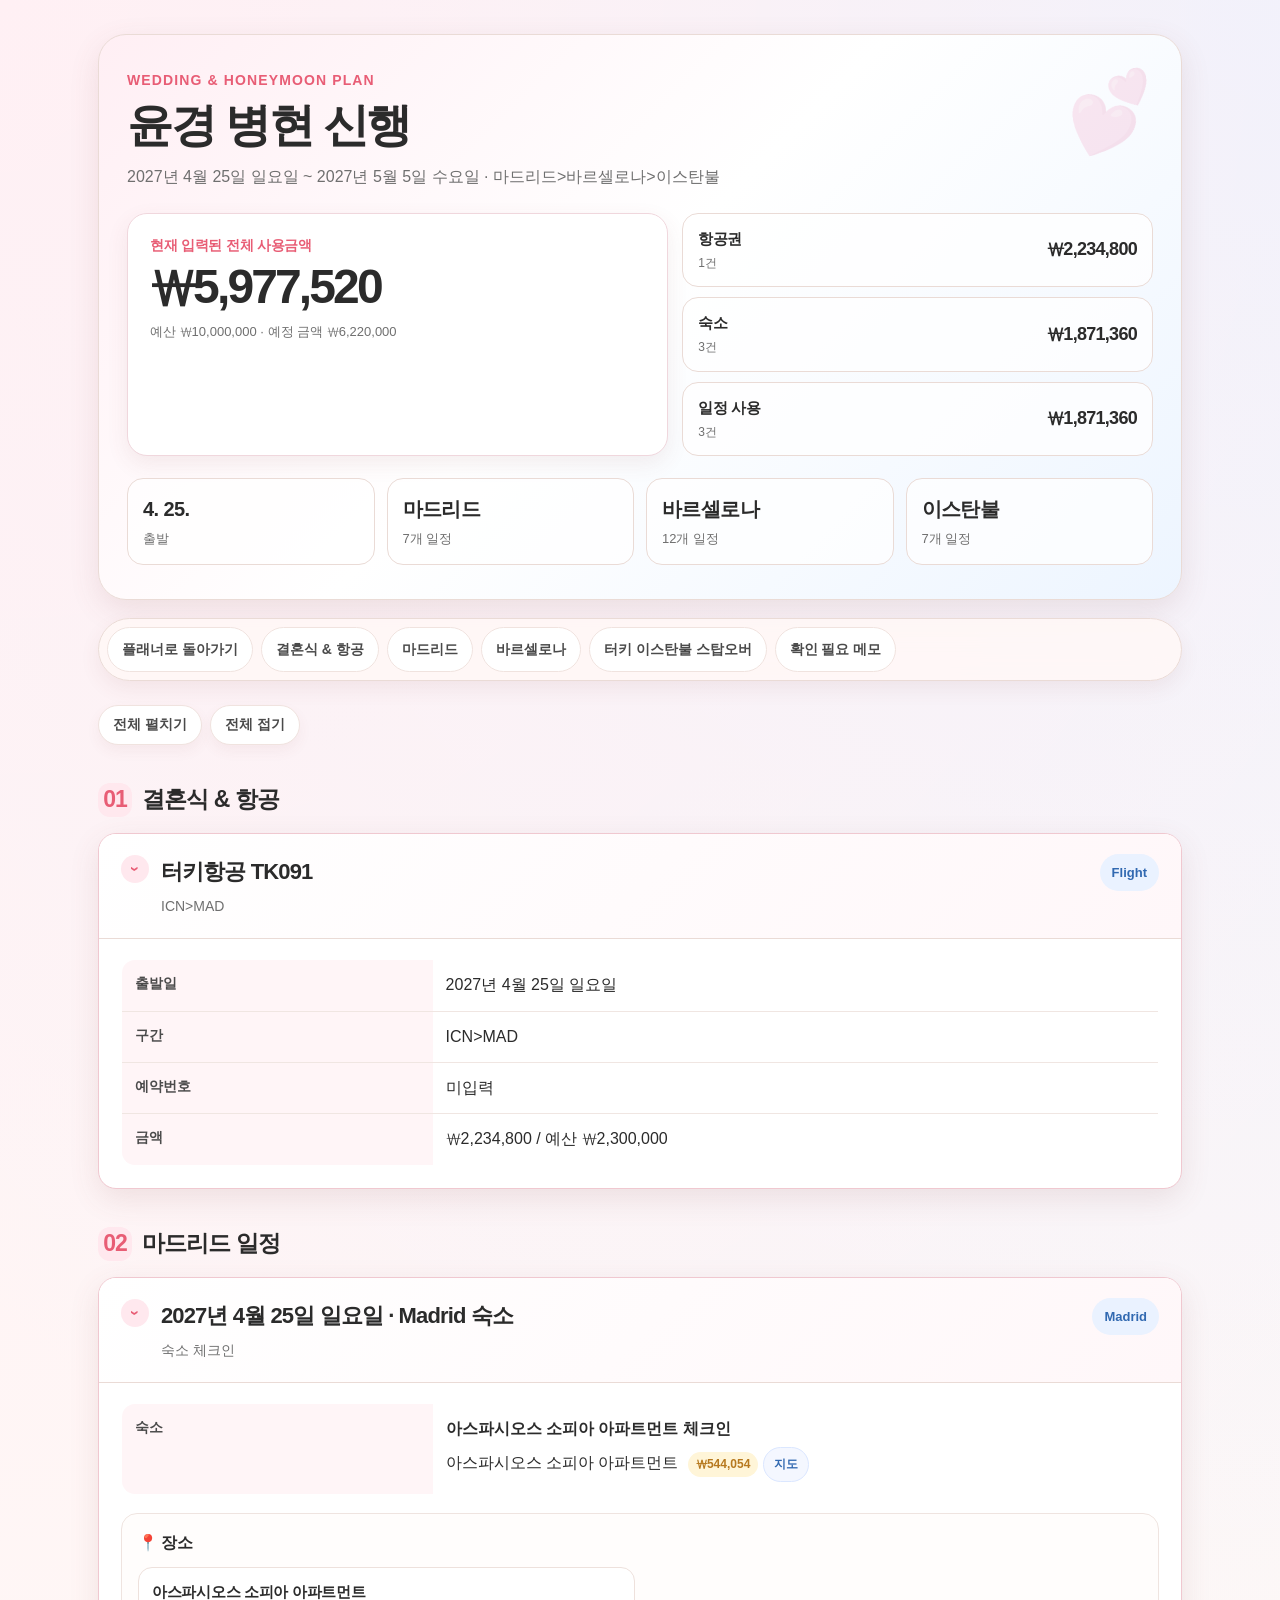
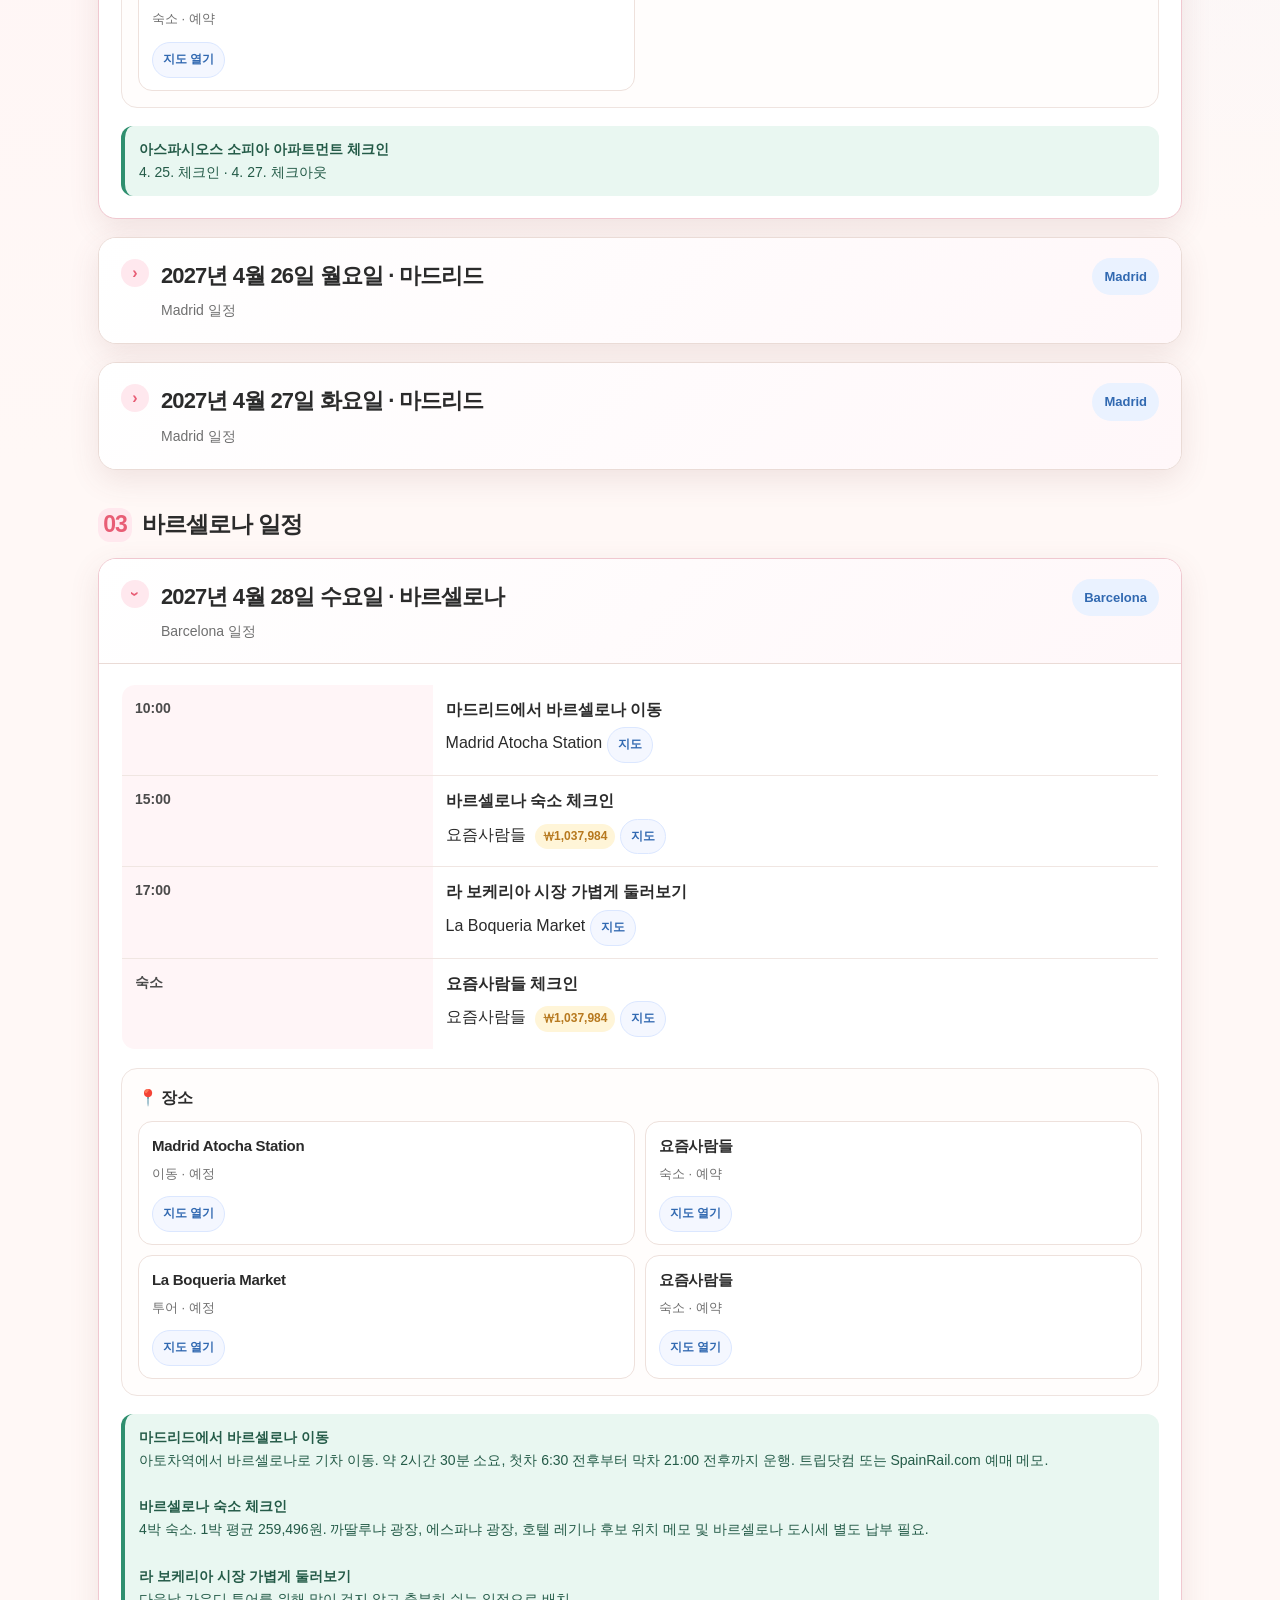
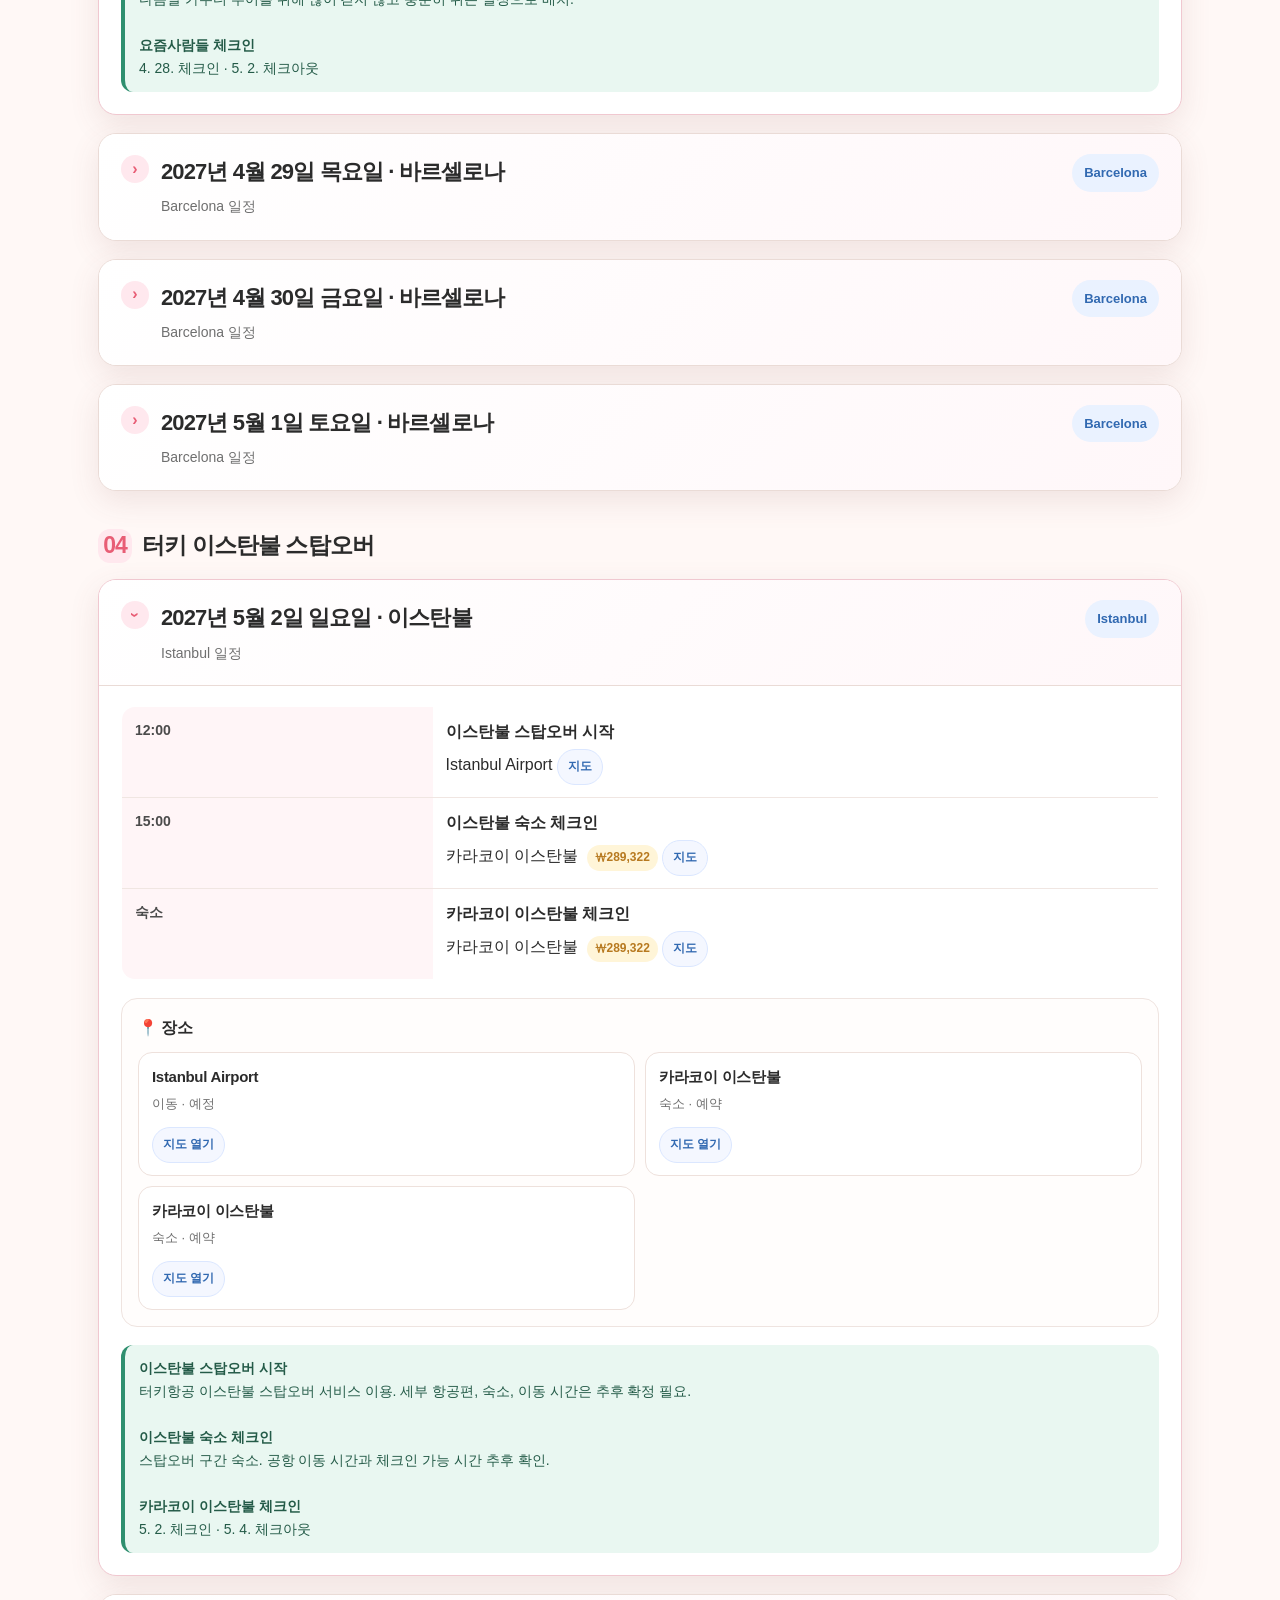
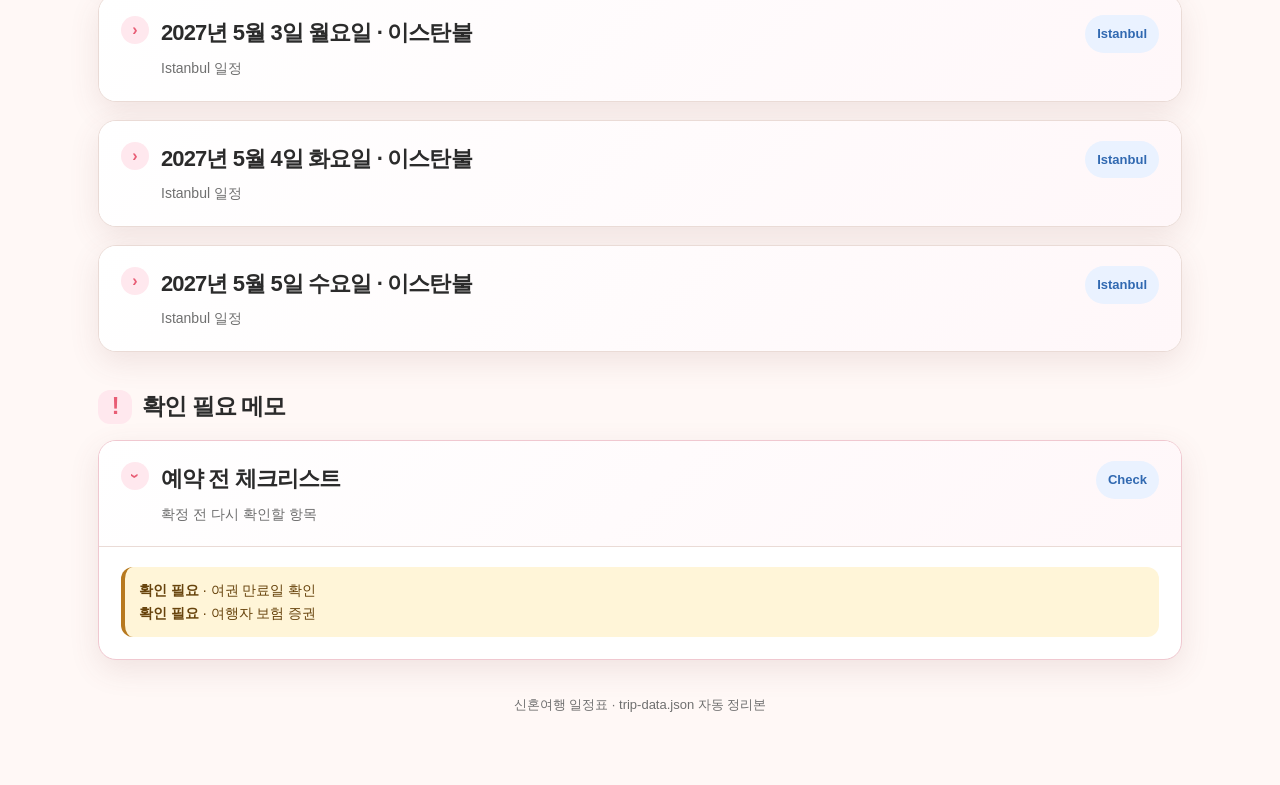
==== schedule.html @ b3f7cc0c "Add formatted schedule page" ====
<!DOCTYPE html>
<html lang="ko">
<head>
  <meta charset="UTF-8" />
  <meta name="viewport" content="width=device-width, initial-scale=1.0" />
  <title>신혼여행 일정표</title>
  <style>
    :root {
      --bg: #fff8f6;
      --card: #ffffff;
      --ink: #2b2b2b;
      --muted: #6f6f6f;
      --line: #eadbd6;
      --rose: #e85d75;
      --rose-soft: #ffe8ee;
      --blue: #3169b1;
      --blue-soft: #eaf2ff;
      --green: #2f8f6f;
      --green-soft: #e9f7f1;
      --gold: #b7791f;
      --gold-soft: #fff5d8;
      --shadow: 0 10px 30px rgba(130, 70, 70, 0.12);
      --radius: 18px;
    }

    * { box-sizing: border-box; }
    html { scroll-behavior: smooth; }

    body {
      margin: 0;
      font-family: -apple-system, BlinkMacSystemFont, "Segoe UI", "Noto Sans KR", "Apple SD Gothic Neo", sans-serif;
      color: var(--ink);
      line-height: 1.65;
      background:
        radial-gradient(circle at top left, #fff0f4 0, transparent 36%),
        radial-gradient(circle at top right, #eaf2ff 0, transparent 32%),
        var(--bg);
    }

    a { color: inherit; text-decoration: none; }

    .wrap {
      max-width: 1120px;
      margin: 0 auto;
      padding: 34px 18px 70px;
    }

    header.hero {
      position: relative;
      overflow: hidden;
      padding: 34px 28px;
      border: 1px solid var(--line);
      border-radius: 28px;
      background: linear-gradient(135deg, #ffeff4, #ffffff 48%, #edf5ff);
      box-shadow: var(--shadow);
    }

    .hero::after {
      content: "💕";
      position: absolute;
      top: 18px;
      right: 24px;
      font-size: 72px;
      opacity: 0.13;
      transform: rotate(-10deg);
    }

    .eyebrow {
      margin-bottom: 6px;
      color: var(--rose);
      font-size: 14px;
      font-weight: 800;
      letter-spacing: .08em;
    }

    h1 {
      margin: 0;
      font-size: clamp(28px, 5vw, 46px);
      line-height: 1.18;
      letter-spacing: -0.05em;
    }

    .subtitle {
      margin-top: 12px;
      color: var(--muted);
      font-size: 16px;
    }

    .payment-overview {
      margin-top: 22px;
      display: grid;
      grid-template-columns: 1.15fr 1fr;
      gap: 14px;
      align-items: stretch;
    }

    .payment-total {
      padding: 20px 22px;
      border: 1px solid #f0d7dd;
      border-radius: 20px;
      background: #fff;
      box-shadow: 0 8px 22px rgba(130, 70, 70, 0.09);
    }

    .payment-label {
      margin-bottom: 4px;
      color: var(--rose);
      font-size: 14px;
      font-weight: 900;
      letter-spacing: -0.02em;
    }

    .payment-total strong {
      display: block;
      font-size: clamp(31px, 5vw, 48px);
      line-height: 1.08;
      letter-spacing: -0.06em;
    }

    .payment-total span {
      display: block;
      margin-top: 8px;
      color: var(--muted);
      font-size: 13px;
    }

    .payment-breakdown {
      display: grid;
      grid-template-columns: 1fr;
      gap: 10px;
    }

    .payment-item {
      display: flex;
      align-items: center;
      justify-content: space-between;
      gap: 12px;
      padding: 13px 15px;
      border: 1px solid var(--line);
      border-radius: 16px;
      background: rgba(255, 255, 255, .78);
    }

    .payment-item b {
      display: block;
      font-size: 15px;
      letter-spacing: -0.03em;
    }

    .payment-item small {
      display: block;
      margin-top: 2px;
      color: var(--muted);
      font-size: 12px;
    }

    .payment-item strong {
      flex: 0 0 auto;
      font-size: 18px;
      text-align: right;
      letter-spacing: -0.04em;
    }

    .summary {
      display: grid;
      grid-template-columns: repeat(4, 1fr);
      gap: 12px;
      margin-top: 22px;
    }

    .summary-card {
      padding: 14px 15px;
      border: 1px solid var(--line);
      border-radius: 16px;
      background: rgba(255, 255, 255, .75);
    }

    .summary-card strong {
      display: block;
      font-size: 20px;
      letter-spacing: -0.03em;
    }

    .summary-card span {
      display: block;
      margin-top: 2px;
      color: var(--muted);
      font-size: 13px;
    }

    nav {
      position: sticky;
      top: 0;
      z-index: 5;
      margin: 18px 0 24px;
      padding: 8px;
      display: flex;
      gap: 8px;
      overflow-x: auto;
      border: 1px solid var(--line);
      border-radius: 999px;
      background: rgba(255, 248, 246, .88);
      backdrop-filter: blur(12px);
      box-shadow: 0 8px 20px rgba(130, 70, 70, .08);
    }

    nav a {
      white-space: nowrap;
      padding: 10px 14px;
      border: 1px solid #f0e3df;
      border-radius: 999px;
      background: #fff;
      color: #4a4a4a;
      font-size: 14px;
      font-weight: 700;
    }

    nav a:hover { background: var(--rose-soft); color: var(--rose); }

    .toolbar {
      display: flex;
      gap: 8px;
      flex-wrap: wrap;
      margin: 18px 0 6px;
    }

    .tool-btn {
      padding: 10px 14px;
      border: 1px solid #f0e3df;
      border-radius: 999px;
      background: #fff;
      color: #4a4a4a;
      box-shadow: 0 6px 14px rgba(130, 70, 70, .06);
      cursor: pointer;
      font-size: 14px;
      font-weight: 800;
    }

    .tool-btn:hover {
      background: var(--rose-soft);
      color: var(--rose);
    }

    .section-title {
      margin: 36px 0 14px;
      display: flex;
      align-items: center;
      gap: 10px;
      font-size: 23px;
      letter-spacing: -0.04em;
    }

    .badge {
      min-width: 34px;
      height: 34px;
      display: inline-flex;
      align-items: center;
      justify-content: center;
      border-radius: 12px;
      background: var(--rose-soft);
      color: var(--rose);
      font-weight: 900;
    }

    .timeline {
      display: grid;
      gap: 18px;
    }

    details.day-card {
      overflow: hidden;
      border: 1px solid var(--line);
      border-radius: var(--radius);
      background: var(--card);
      box-shadow: var(--shadow);
    }

    details.day-card[open] { border-color: #f0c8d0; }

    summary.day-head {
      position: relative;
      padding: 20px 22px;
      display: flex;
      align-items: flex-start;
      justify-content: space-between;
      gap: 14px;
      border-bottom: 1px solid transparent;
      background: linear-gradient(135deg, #fff, #fff7f9);
      cursor: pointer;
      list-style: none;
      user-select: none;
    }

    summary.day-head::-webkit-details-marker { display: none; }
    details[open] summary.day-head { border-bottom-color: var(--line); }

    .day-title {
      display: flex;
      align-items: flex-start;
      gap: 12px;
    }

    .toggle-icon {
      flex: 0 0 auto;
      width: 28px;
      height: 28px;
      margin-top: 1px;
      display: inline-flex;
      align-items: center;
      justify-content: center;
      border-radius: 999px;
      background: var(--rose-soft);
      color: var(--rose);
      font-weight: 900;
      transition: transform .2s ease;
    }

    details[open] .toggle-icon { transform: rotate(90deg); }

    .day-head h2 {
      margin: 0;
      font-size: 22px;
      letter-spacing: -0.04em;
    }

    .day-head p {
      margin: 5px 0 0;
      color: var(--muted);
      font-size: 14px;
    }

    .city-pill {
      flex: 0 0 auto;
      padding: 8px 12px;
      border-radius: 999px;
      background: var(--blue-soft);
      color: var(--blue);
      font-size: 13px;
      font-weight: 800;
    }

    .day-body {
      padding: 20px 22px 22px;
      display: grid;
      gap: 18px;
    }

    .grid-2 {
      display: grid;
      grid-template-columns: 1fr 1fr;
      gap: 16px;
    }

    .box {
      padding: 16px;
      border: 1px solid #efe4e0;
      border-radius: 16px;
      background: #fffdfc;
    }

    .box h3 {
      margin: 0 0 10px;
      display: flex;
      align-items: center;
      gap: 8px;
      font-size: 16px;
      letter-spacing: -0.03em;
    }

    .box ul {
      margin: 0;
      padding-left: 20px;
    }

    .box li + li { margin-top: 7px; }

    .schedule-table {
      width: 100%;
      overflow: hidden;
      border-collapse: collapse;
      border: 1px solid #efe4e0;
      border-radius: 14px;
      background: #fff;
    }

    .schedule-table th,
    .schedule-table td {
      padding: 12px 13px;
      text-align: left;
      vertical-align: top;
      border-bottom: 1px solid #f0e6e2;
    }

    .schedule-table th {
      width: 30%;
      white-space: nowrap;
      background: #fff5f7;
      color: #4b4b4b;
      font-size: 14px;
    }

    .schedule-table tr:last-child th,
    .schedule-table tr:last-child td {
      border-bottom: 0;
    }

    .place-list {
      display: grid;
      grid-template-columns: repeat(2, 1fr);
      gap: 10px;
      margin-top: 8px;
    }

    .place {
      padding: 12px 13px;
      border: 1px solid #eee1dc;
      border-radius: 14px;
      background: #fff;
    }

    .place strong {
      display: block;
      margin-bottom: 4px;
      font-size: 15px;
      letter-spacing: -0.02em;
    }

    .place span {
      display: block;
      margin-bottom: 8px;
      color: var(--muted);
      font-size: 13px;
    }

    .map-btn {
      display: inline-flex;
      align-items: center;
      gap: 5px;
      margin-top: 4px;
      margin-right: 4px;
      padding: 7px 10px;
      border: 1px solid #dbe7ff;
      border-radius: 999px;
      background: #f4f7ff;
      color: var(--blue);
      font-size: 12px;
      font-weight: 800;
    }

    .map-btn:hover {
      background: #eaf2ff;
      border-color: #bfd4ff;
    }

    .tag {
      display: inline-flex;
      margin-left: 5px;
      padding: 3px 8px;
      border-radius: 999px;
      background: var(--gold-soft);
      color: var(--gold);
      font-size: 12px;
      font-weight: 800;
    }

    .memo {
      padding: 12px 14px;
      border-left: 4px solid var(--green);
      border-radius: 12px;
      background: var(--green-soft);
      color: #245b48;
      font-size: 14px;
    }

    .warn {
      padding: 12px 14px;
      border-left: 4px solid var(--gold);
      border-radius: 12px;
      background: var(--gold-soft);
      color: #67430c;
      font-size: 14px;
    }

    .empty {
      padding: 22px;
      border: 1px dashed var(--line);
      border-radius: 16px;
      background: rgba(255, 255, 255, .6);
      color: var(--muted);
      text-align: center;
      font-weight: 800;
    }

    footer {
      margin-top: 34px;
      color: var(--muted);
      font-size: 13px;
      text-align: center;
    }

    @media (max-width: 760px) {
      .wrap { padding: 18px 12px 40px; }
      header.hero { padding: 26px 20px; border-radius: 22px; }
      .summary { display: flex; gap: 8px; overflow-x: auto; }
      .summary-card { min-width: 138px; }
      .payment-overview { grid-template-columns: 1fr; }
      .payment-breakdown { display: none; }
      .grid-2 { grid-template-columns: 1fr; }
      .place-list { grid-template-columns: 1fr; }
      summary.day-head { flex-direction: column; }
      .schedule-table,
      .schedule-table tbody,
      .schedule-table tr,
      .schedule-table th,
      .schedule-table td {
        display: block;
        width: 100%;
      }
      .schedule-table th {
        width: 100%;
        white-space: normal;
      }
      nav {
        border-radius: 18px;
        scrollbar-width: none;
      }
      nav::-webkit-scrollbar,
      .summary::-webkit-scrollbar {
        display: none;
      }
    }

    @media print {
      body { background: #fff; }
      nav, .toolbar { display: none; }
      details.day-card { box-shadow: none; break-inside: avoid; }
      details.day-card:not([open]) .day-body { display: block; }
      details.day-card:not([open]) { border-color: var(--line); }
      .map-btn { border: 0; padding: 0; background: transparent; }
    }
  </style>
</head>
<body>
  <div class="wrap">
    <header class="hero">
      <div class="eyebrow">WEDDING & HONEYMOON PLAN</div>
      <h1 id="pageTitle">신혼여행 일정표</h1>
      <div id="subtitle" class="subtitle">일정을 불러오는 중입니다.</div>

      <div class="payment-overview" aria-label="전체 사용금액 요약">
        <div class="payment-total">
          <div class="payment-label">현재 입력된 전체 사용금액</div>
          <strong id="totalSpent">-</strong>
          <span id="totalCaption">trip-data.json 기준으로 자동 정리됩니다.</span>
        </div>
        <div id="paymentBreakdown" class="payment-breakdown"></div>
      </div>

      <div id="summaryCards" class="summary"></div>
    </header>

    <nav id="sectionNav">
      <a href="./index.html">플래너로 돌아가기</a>
    </nav>

    <div class="toolbar">
      <button class="tool-btn" type="button" onclick="toggleAll(true)">전체 펼치기</button>
      <button class="tool-btn" type="button" onclick="toggleAll(false)">전체 접기</button>
    </div>

    <main id="scheduleRoot">
      <div class="empty">일정 데이터를 불러오고 있습니다.</div>
    </main>

    <footer>
      신혼여행 일정표 · trip-data.json 자동 정리본
    </footer>
  </div>

  <script>
    const STORAGE_KEY = "honeymoon-atlas-2026";
    const typeLabels = {
      flight: "항공권",
      stay: "숙소",
      food: "식사",
      tour: "투어",
      transport: "이동",
      shopping: "쇼핑",
      etc: "기타",
    };
    const statusLabels = {
      planned: "예정",
      reserved: "예약",
      paid: "결제",
    };

    const sectionOrder = [
      { key: "flight", label: "결혼식 & 항공", badge: "01" },
      { key: "madrid", label: "마드리드 일정", badge: "02" },
      { key: "barcelona", label: "바르셀로나 일정", badge: "03" },
      { key: "istanbul", label: "터키 이스탄불 스탑오버", badge: "04" },
      { key: "check", label: "확인 필요 메모", badge: "!" },
    ];

    document.addEventListener("DOMContentLoaded", loadSchedule);

    function toggleAll(open) {
      document.querySelectorAll("details.day-card").forEach((card) => {
        card.open = open;
      });
    }

    async function loadSchedule() {
      try {
        const localData = readLocalData();
        const data = localData || await fetchBundledData();
        renderSchedule(data);
      } catch (error) {
        document.getElementById("scheduleRoot").innerHTML = `<div class="empty">일정 데이터를 불러오지 못했습니다.</div>`;
      }
    }

    function readLocalData() {
      try {
        const raw = localStorage.getItem(STORAGE_KEY);
        return raw ? JSON.parse(raw) : null;
      } catch {
        return null;
      }
    }

    async function fetchBundledData() {
      const response = await fetch("./trip-data.json", { cache: "no-store" });
      if (!response.ok) throw new Error("trip-data.json load failed");
      return response.json();
    }

    function renderSchedule(data) {
      const trip = data.trip || {};
      const itinerary = [...(data.itinerary || [])].sort(sortByDateTime);
      const flights = [...(data.flights || [])].sort((a, b) => (a.departureDate || "").localeCompare(b.departureDate || ""));
      const stays = [...(data.stays || [])].sort((a, b) => (a.checkIn || "").localeCompare(b.checkIn || ""));
      const checklist = data.checklist || [];

      document.getElementById("pageTitle").textContent = trip.title || "신혼여행 일정표";
      document.getElementById("subtitle").textContent = `${formatDateLong(trip.startDate)} ~ ${formatDateLong(trip.endDate)} · ${trip.route || ""}`;

      renderPayments(data);
      renderSummaryCards(trip, itinerary);
      renderNav(itinerary, flights, checklist);

      const grouped = groupBySection(itinerary, flights, stays, checklist);
      document.getElementById("scheduleRoot").innerHTML = sectionOrder
        .filter((section) => grouped[section.key]?.length)
        .map((section) => renderSection(section, grouped[section.key]))
        .join("");

      document.querySelectorAll("nav a").forEach((link) => {
        link.addEventListener("click", () => {
          const id = link.getAttribute("href");
          if (!id || !id.startsWith("#")) return;
          setTimeout(() => {
            const section = document.querySelector(id);
            const firstCard = section?.nextElementSibling?.querySelector("details.day-card");
            if (firstCard) firstCard.open = true;
          }, 50);
        });
      });
    }

    function renderPayments(data) {
      const flights = data.flights || [];
      const stays = data.stays || [];
      const itinerary = data.itinerary || [];
      const flightSpent = sum(flights, "spent");
      const staySpent = sum(stays, "spent");
      const itinerarySpent = sum(itinerary, "spent");
      const totalSpent = flightSpent + staySpent + itinerarySpent;
      const planned = sum(flights, "budget") + sum(stays, "budget") + sum(itinerary, "budget");

      document.getElementById("totalSpent").textContent = formatMoney(totalSpent, data.trip?.currency);
      document.getElementById("totalCaption").textContent = `예산 ${formatMoney(data.trip?.budget || planned, data.trip?.currency)} · 예정 금액 ${formatMoney(planned, data.trip?.currency)}`;

      const items = [
        ["항공권", `${flights.length}건`, flightSpent],
        ["숙소", `${stays.length}건`, staySpent],
        ["일정 사용", `${itinerary.filter((item) => Number(item.spent) > 0).length}건`, itinerarySpent],
      ];
      document.getElementById("paymentBreakdown").innerHTML = items.map(([label, caption, amount]) => `
        <div class="payment-item">
          <div>
            <b>${label}</b>
            <small>${caption}</small>
          </div>
          <strong>${formatMoney(amount, data.trip?.currency)}</strong>
        </div>
      `).join("");
    }

    function renderSummaryCards(trip, itinerary) {
      const sectionCounts = {
        madrid: itinerary.filter((item) => getSectionKey(item) === "madrid").length,
        barcelona: itinerary.filter((item) => getSectionKey(item) === "barcelona").length,
        istanbul: itinerary.filter((item) => getSectionKey(item) === "istanbul").length,
      };
      const cards = [
        [formatDateShort(trip.startDate), "출발"],
        ["마드리드", `${sectionCounts.madrid}개 일정`],
        ["바르셀로나", `${sectionCounts.barcelona}개 일정`],
        ["이스탄불", `${sectionCounts.istanbul}개 일정`],
      ];
      document.getElementById("summaryCards").innerHTML = cards.map(([title, label]) => `
        <div class="summary-card"><strong>${escapeHtml(title)}</strong><span>${escapeHtml(label)}</span></div>
      `).join("");
    }

    function renderNav(itinerary, flights, checklist) {
      const available = new Set();
      if (flights.length) available.add("flight");
      itinerary.forEach((item) => available.add(getSectionKey(item)));
      if (checklist.length) available.add("check");

      document.getElementById("sectionNav").innerHTML = `
        <a href="./index.html">플래너로 돌아가기</a>
        ${sectionOrder.filter((item) => available.has(item.key)).map((item) => `<a href="#${item.key}">${item.label.replace(" 일정", "")}</a>`).join("")}
      `;
    }

    function groupBySection(itinerary, flights, stays, checklist) {
      const grouped = { flight: [], madrid: [], barcelona: [], istanbul: [], check: [] };
      const dateGroups = new Map();

      const findOrCreateDateGroup = (key, date, titleSuffix = dayTitle({}, key), description = cityLabel(key)) => {
        const id = `${key}:${date || "undated"}`;
        if (!dateGroups.has(id)) {
          const group = {
            date,
            city: cityLabel(key),
            title: `${formatDateLong(date)} · ${titleSuffix}`,
            description,
            entries: [],
          };
          dateGroups.set(id, group);
          grouped[key].push(group);
        }
        return dateGroups.get(id);
      };

      flights.forEach((flight) => {
        grouped.flight.push({
          date: flight.departureDate,
          city: "Flight",
          title: `${flight.airline || "항공권"} ${flight.flightNumber || ""}`.trim(),
          description: flight.route || "항공 이동",
          rows: [
            ["출발일", formatDateLong(flight.departureDate)],
            ["구간", flight.route || "-"],
            ["예약번호", flight.bookingRef || "미입력"],
            ["금액", `${formatMoney(flight.spent || 0)} / 예산 ${formatMoney(flight.budget || 0)}`],
          ],
          places: [],
          notes: [],
        });
      });

      itinerary.forEach((item) => {
        const key = getSectionKey(item);
        const group = findOrCreateDateGroup(
          key,
          item.date,
          dayTitle(item, key),
          `${cityLabel(key)} 일정`
        );
        group.entries.push(item);
      });

      stays.forEach((stay) => {
        const key = getSectionKey({ date: stay.checkIn, title: stay.name, address: stay.address, type: "stay" });
        if (!grouped[key]) return;
        const dateGroup = findOrCreateDateGroup(key, stay.checkIn, `${cityLabel(key)} 숙소`, "숙소 체크인");
        const stayEntry = {
          date: stay.checkIn,
          time: "숙소",
          type: "stay",
          title: `${stay.name} 체크인`,
          destination: stay.name,
          address: stay.address,
          budget: stay.budget,
          spent: stay.spent,
          status: "reserved",
          note: `${formatDateShort(stay.checkIn)} 체크인 · ${formatDateShort(stay.checkOut)} 체크아웃`,
        };
        dateGroup.entries.push(stayEntry);
      });

      if (checklist.length) {
        grouped.check.push({
          date: "",
          city: "Check",
          title: "예약 전 체크리스트",
          description: "확정 전 다시 확인할 항목",
          checklist,
        });
      }

      Object.keys(grouped).forEach((key) => {
        grouped[key].sort((a, b) => (a.date || "").localeCompare(b.date || ""));
      });

      return grouped;
    }

    function renderSection(section, cards) {
      return `
        <h2 id="${section.key}" class="section-title"><span class="badge">${section.badge}</span> ${section.label}</h2>
        <div class="timeline">
          ${cards.map((card, index) => renderDayCard(card, index === 0)).join("")}
        </div>
      `;
    }

    function renderDayCard(card, open) {
      if (card.checklist) return renderChecklistCard(card, open);
      const entries = (card.entries || []).sort(sortByDateTime);
      return `
        <details class="day-card" ${open ? "open" : ""}>
          <summary class="day-head">
            <div class="day-title">
              <span class="toggle-icon">›</span>
              <div>
                <h2>${escapeHtml(card.title)}</h2>
                <p>${escapeHtml(card.description || "")}</p>
              </div>
            </div>
            <span class="city-pill">${escapeHtml(card.city || "")}</span>
          </summary>
          <div class="day-body">
            ${card.rows ? renderRows(card.rows) : renderRows(entries.map(entryToRow))}
            ${entries.length ? renderPlaces(entries) : ""}
            ${entries.some((entry) => entry.note) ? `<div class="memo">${entries.filter((entry) => entry.note).map((entry) => `<strong>${escapeHtml(entry.title)}</strong><br>${escapeHtml(entry.note)}`).join("<br><br>")}</div>` : ""}
          </div>
        </details>
      `;
    }

    function renderChecklistCard(card, open) {
      return `
        <details class="day-card" ${open ? "open" : ""}>
          <summary class="day-head">
            <div class="day-title">
              <span class="toggle-icon">›</span>
              <div>
                <h2>${escapeHtml(card.title)}</h2>
                <p>${escapeHtml(card.description)}</p>
              </div>
            </div>
            <span class="city-pill">Check</span>
          </summary>
          <div class="day-body">
            <div class="warn">
              ${card.checklist.map((item) => `<strong>${item.done ? "완료" : "확인 필요"}</strong> · ${escapeHtml(item.label)}`).join("<br>")}
            </div>
          </div>
        </details>
      `;
    }

    function renderRows(rows) {
      if (!rows.length) return "";
      return `
        <table class="schedule-table">
          ${rows.map(([time, text]) => `<tr><th>${escapeHtml(time)}</th><td>${text}</td></tr>`).join("")}
        </table>
      `;
    }

    function renderPlaces(entries) {
      const places = entries.filter((entry) => entry.destination || entry.address);
      if (!places.length) return "";
      return `
        <div class="box">
          <h3>📍 장소</h3>
          <div class="place-list">
            ${places.map((entry) => `
              <div class="place">
                <strong>${escapeHtml(entry.destination || entry.title)}</strong>
                <span>${escapeHtml(typeLabels[entry.type] || "일정")} · ${escapeHtml(statusLabels[entry.status] || "예정")}</span>
                ${entry.address ? `<a class="map-btn" href="${mapUrl(entry.address)}" target="_blank" rel="noreferrer">지도 열기</a>` : ""}
              </div>
            `).join("")}
          </div>
        </div>
      `;
    }

    function entryToRow(entry) {
      const money = Number(entry.spent || entry.budget || 0)
        ? ` <span class="tag">${formatMoney(entry.spent || entry.budget)}</span>`
        : "";
      const map = entry.address ? ` <a class="map-btn" href="${mapUrl(entry.address)}" target="_blank" rel="noreferrer">지도</a>` : "";
      return [
        entry.time || typeLabels[entry.type] || "일정",
        `<strong>${escapeHtml(entry.title)}</strong><br>${escapeHtml(entry.destination || "")}${money}${map}`,
      ];
    }

    function getSectionKey(item) {
      const text = `${item.date || ""} ${item.title || ""} ${item.destination || ""} ${item.address || ""} ${item.route || ""}`.toLowerCase();
      if (text.includes("barcelona") || text.includes("바르셀로나") || between(item.date, "2027-04-28", "2027-05-01")) return "barcelona";
      if (text.includes("istanbul") || text.includes("이스탄불") || text.includes("taksim") || text.includes("galata") || between(item.date, "2027-05-02", "2027-05-05")) return "istanbul";
      if (text.includes("madrid") || text.includes("마드리드") || between(item.date, "2027-04-26", "2027-04-27")) return "madrid";
      return "flight";
    }

    function dayTitle(item, key) {
      if (key === "madrid") return "마드리드";
      if (key === "barcelona") return "바르셀로나";
      if (key === "istanbul") return "이스탄불";
      return item.title || "일정";
    }

    function cityLabel(key) {
      return {
        madrid: "Madrid",
        barcelona: "Barcelona",
        istanbul: "Istanbul",
        flight: "Flight",
        check: "Check",
      }[key] || key;
    }

    function sortByDateTime(a, b) {
      return `${a.date || a.departureDate || ""}${a.time || ""}`.localeCompare(`${b.date || b.departureDate || ""}${b.time || ""}`);
    }

    function between(value, start, end) {
      return value && value >= start && value <= end;
    }

    function sum(items, key) {
      return items.reduce((total, item) => total + numberValue(item[key]), 0);
    }

    function numberValue(value) {
      const parsed = Number(value);
      return Number.isFinite(parsed) ? parsed : 0;
    }

    function formatMoney(value, currency = "KRW") {
      return new Intl.NumberFormat("ko-KR", {
        style: "currency",
        currency: currency || "KRW",
        maximumFractionDigits: 0,
      }).format(numberValue(value));
    }

    function parseDate(value) {
      const match = /^(\d{4})-(\d{2})-(\d{2})$/.exec(value || "");
      if (!match) return new Date(NaN);
      return new Date(Number(match[1]), Number(match[2]) - 1, Number(match[3]));
    }

    function formatDateShort(value) {
      const date = parseDate(value);
      if (Number.isNaN(date.getTime())) return value || "-";
      return new Intl.DateTimeFormat("ko-KR", { month: "numeric", day: "numeric" }).format(date);
    }

    function formatDateLong(value) {
      const date = parseDate(value);
      if (Number.isNaN(date.getTime())) return value || "-";
      return new Intl.DateTimeFormat("ko-KR", {
        year: "numeric",
        month: "long",
        day: "numeric",
        weekday: "long",
      }).format(date);
    }

    function mapUrl(address) {
      return `https://www.google.com/maps/search/?api=1&query=${encodeURIComponent(address)}`;
    }

    function escapeHtml(value = "") {
      return String(value)
        .replaceAll("&", "&amp;")
        .replaceAll("<", "&lt;")
        .replaceAll(">", "&gt;")
        .replaceAll('"', "&quot;")
        .replaceAll("'", "&#039;");
    }
  </script>
</body>
</html>
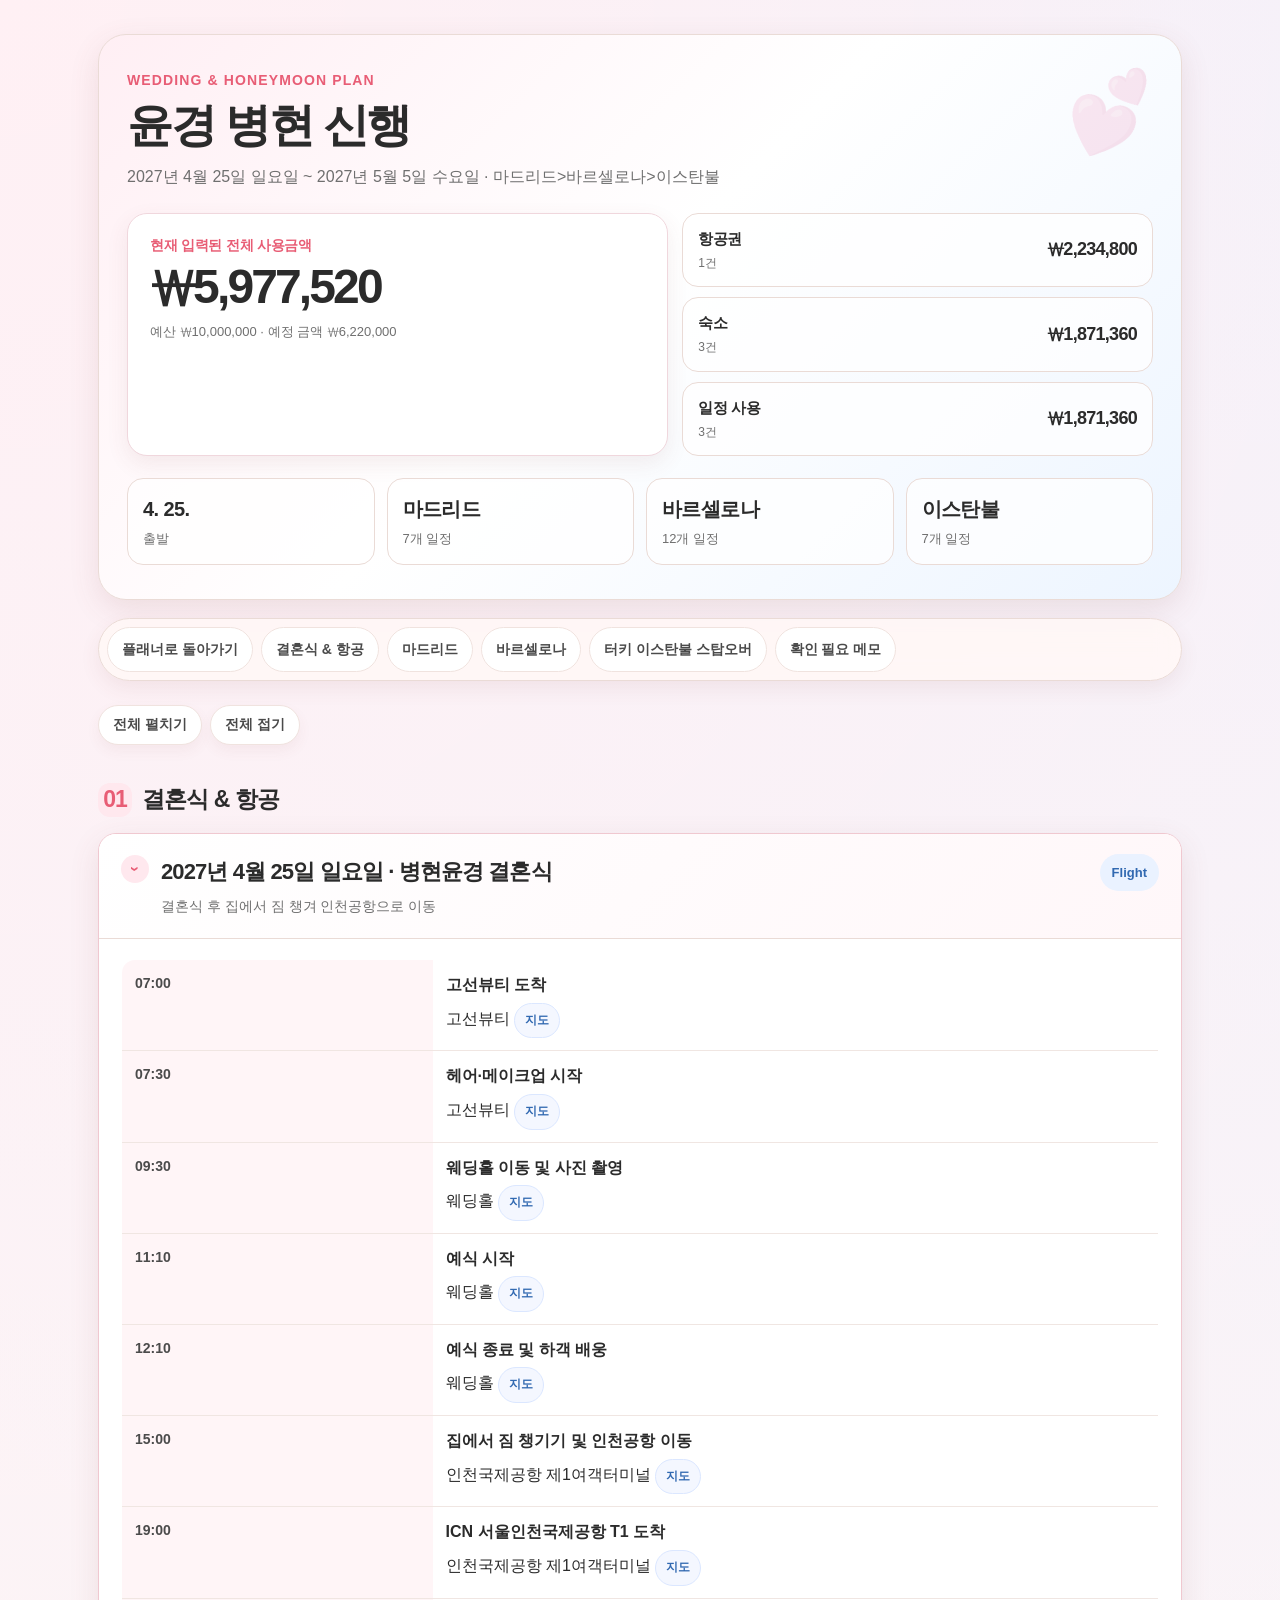
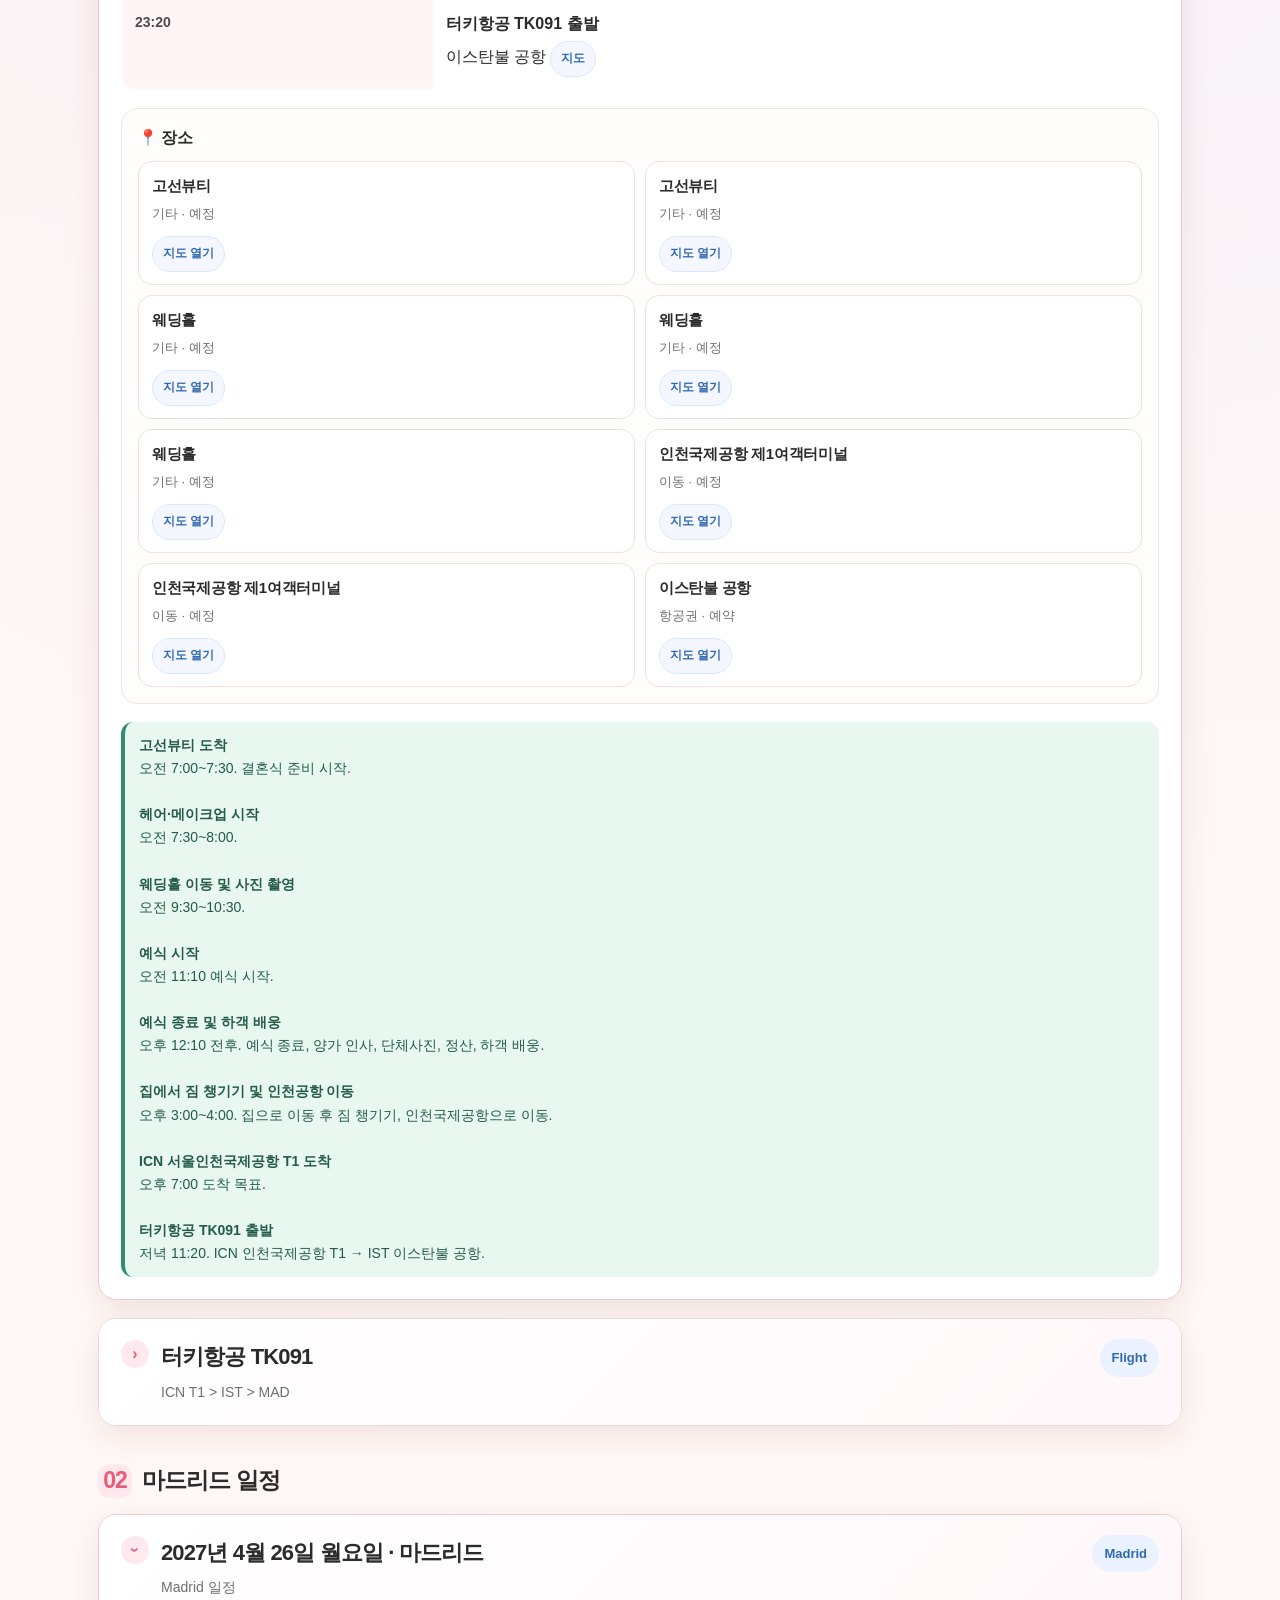
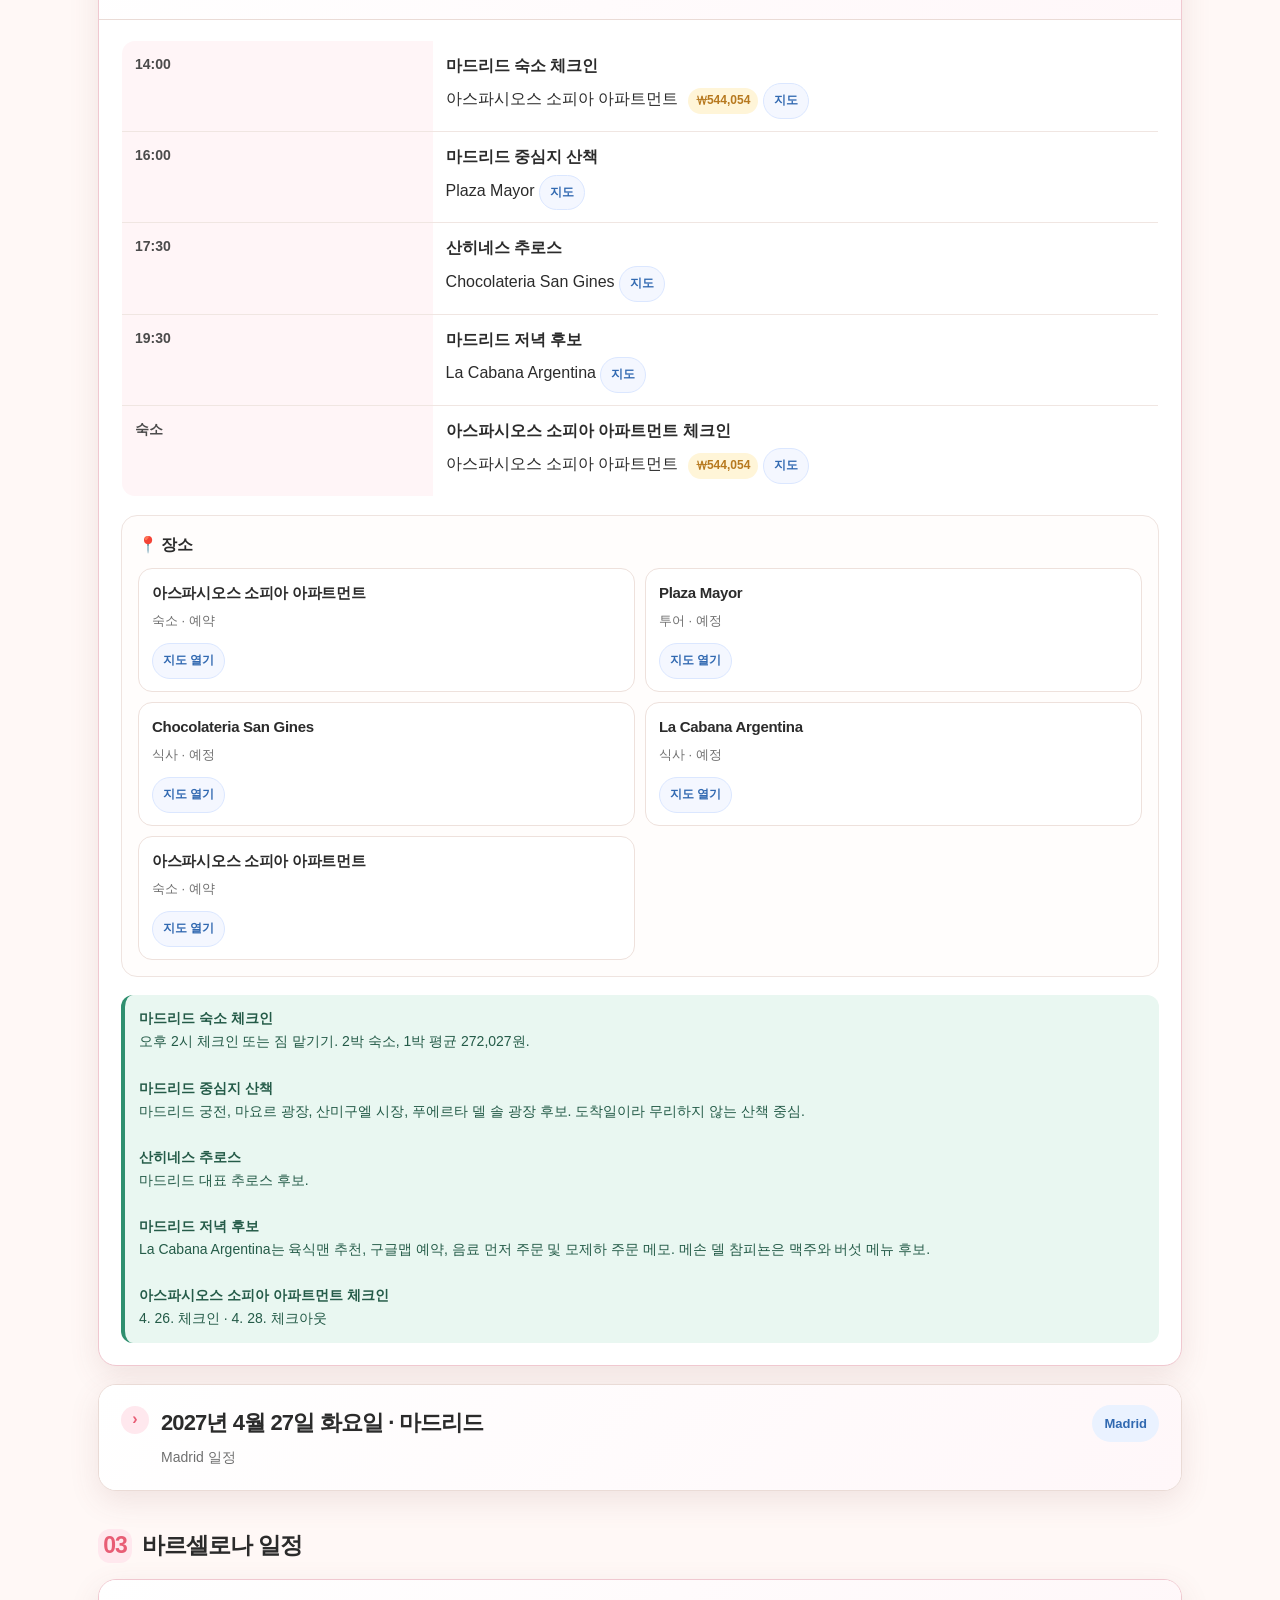
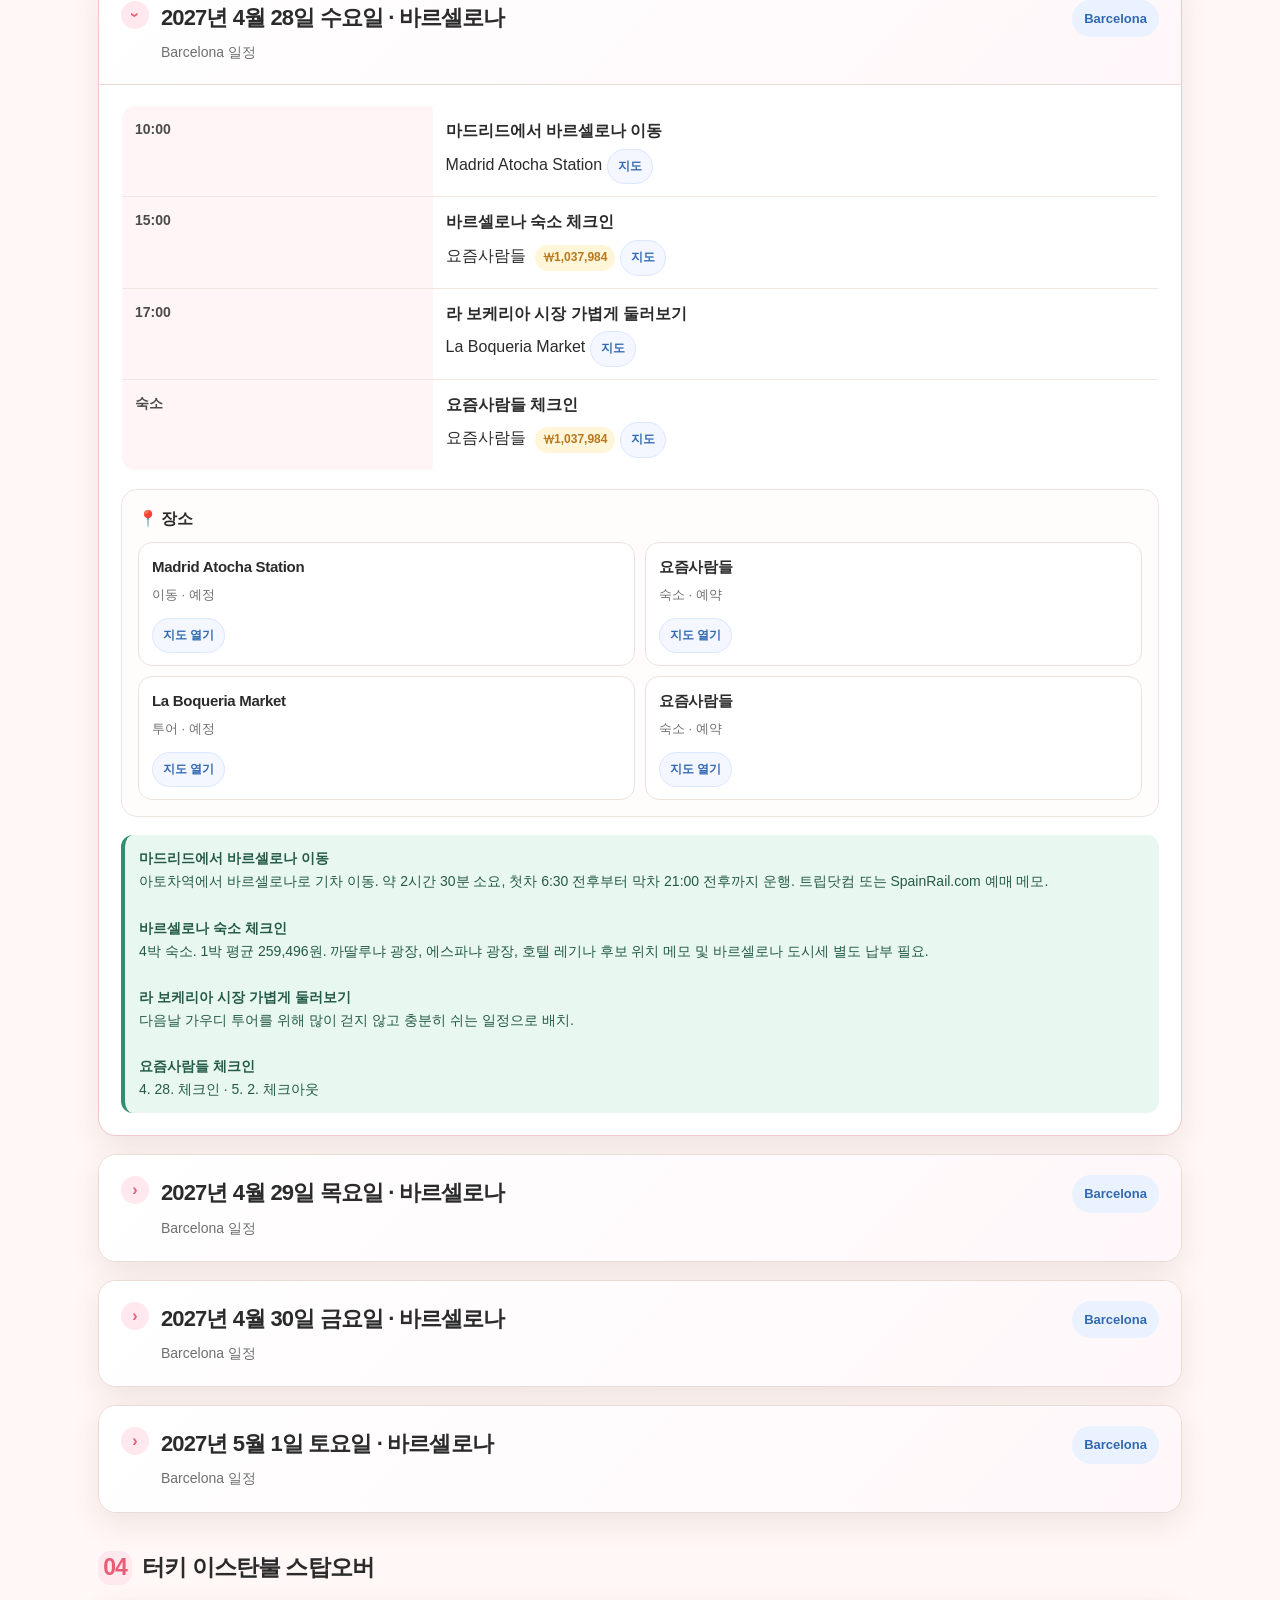
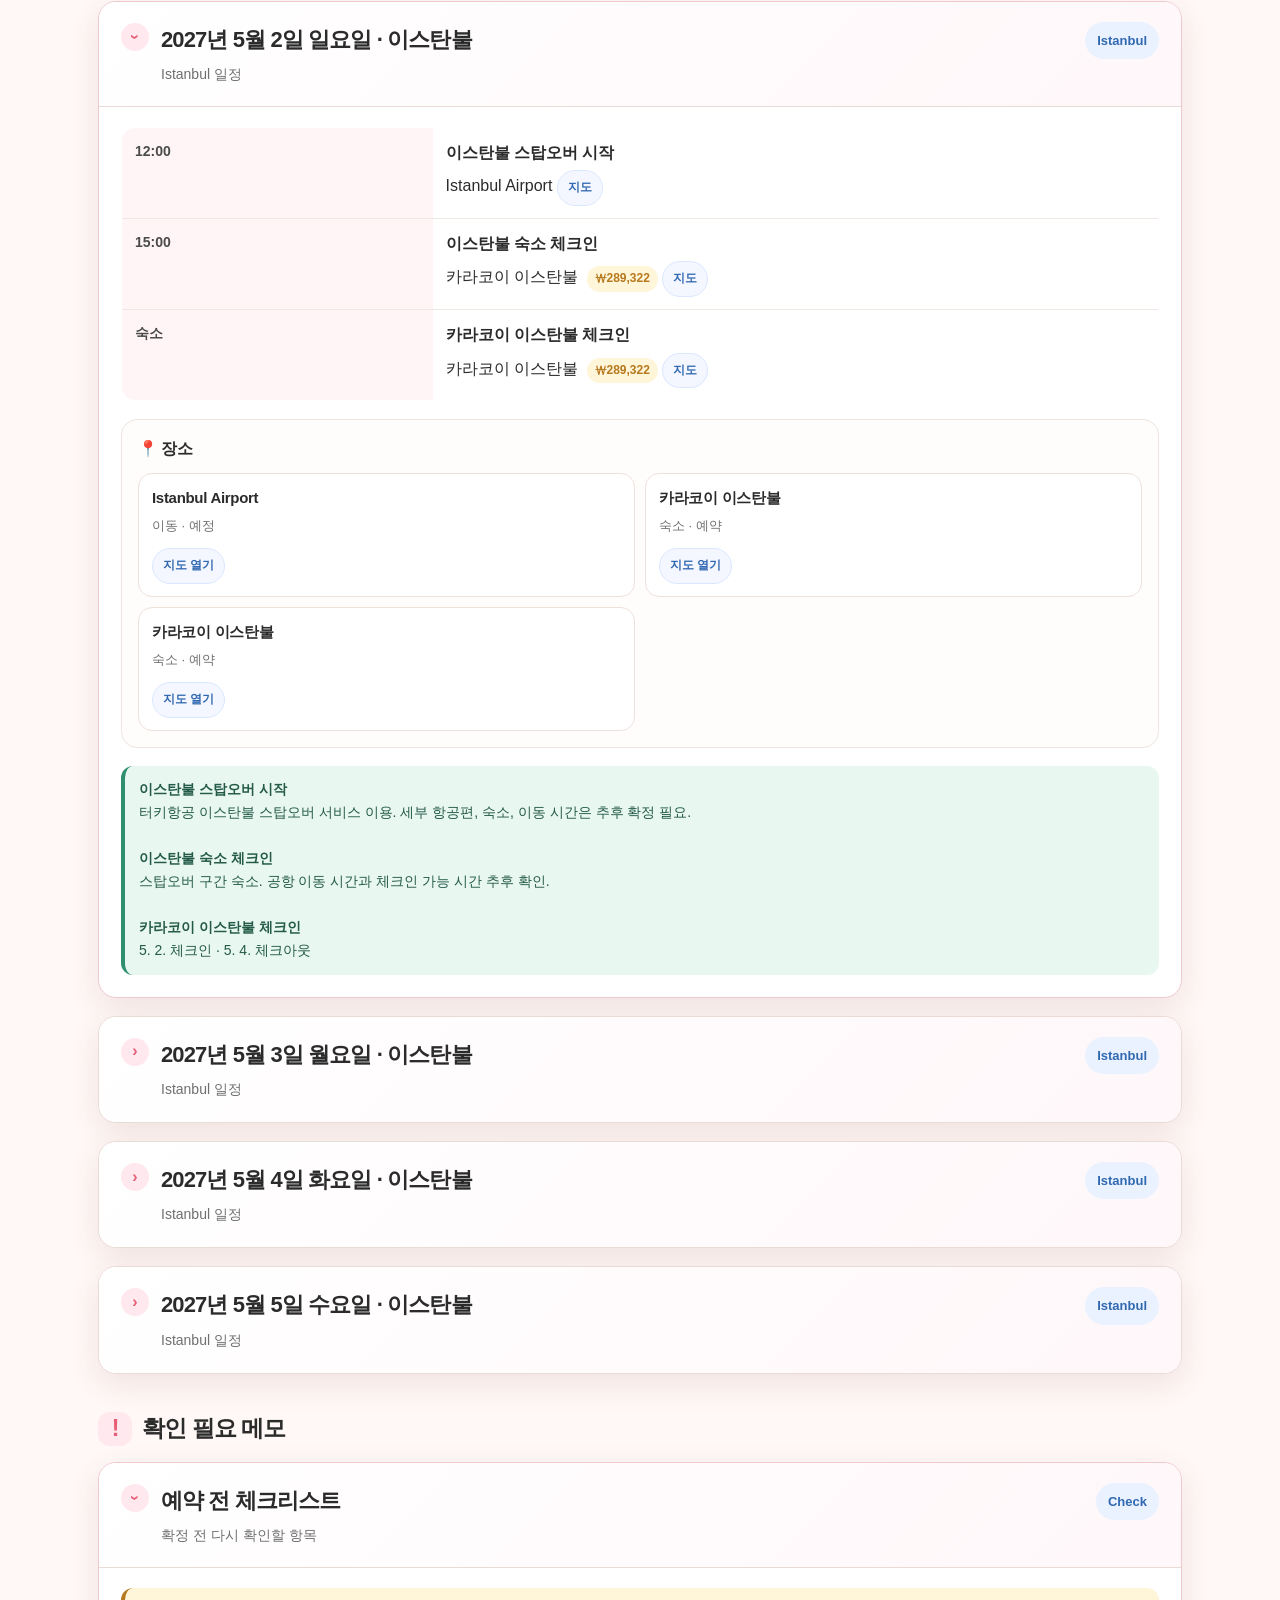
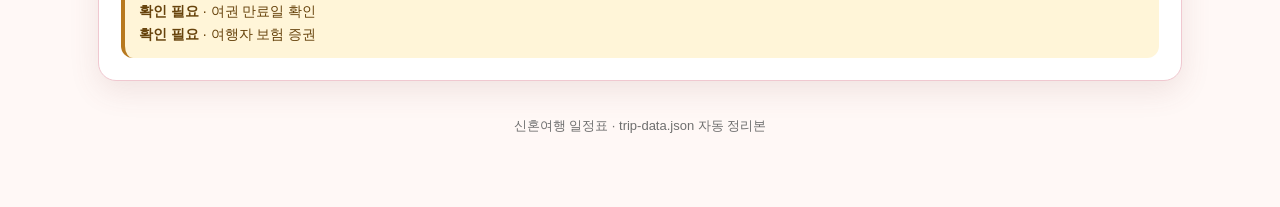
==== commit 28791119: "Add April 25 wedding schedule" ====
--- a/schedule.html
+++ b/schedule.html
@@ -579,6 +579,7 @@
 
   <script>
     const STORAGE_KEY = "honeymoon-atlas-2026";
+    const DIRTY_KEY = `${STORAGE_KEY}:dirty`;
     const typeLabels = {
       flight: "항공권",
       stay: "숙소",
@@ -622,6 +623,7 @@
 
     function readLocalData() {
       try {
+        if (localStorage.getItem(DIRTY_KEY) !== "1") return null;
         const raw = localStorage.getItem(STORAGE_KEY);
         return raw ? JSON.parse(raw) : null;
       } catch {
@@ -769,7 +771,7 @@
           key,
           item.date,
           dayTitle(item, key),
-          `${cityLabel(key)} 일정`
+          dayDescription(item, key)
         );
         group.entries.push(item);
       });
@@ -804,7 +806,11 @@
       }
 
       Object.keys(grouped).forEach((key) => {
-        grouped[key].sort((a, b) => (a.date || "").localeCompare(b.date || ""));
+        grouped[key].sort((a, b) => {
+          const dateCompare = (a.date || "").localeCompare(b.date || "");
+          if (dateCompare) return dateCompare;
+          return Number(Boolean(b.entries)) - Number(Boolean(a.entries));
+        });
       });
 
       return grouped;
@@ -906,6 +912,7 @@
 
     function getSectionKey(item) {
       const text = `${item.date || ""} ${item.title || ""} ${item.destination || ""} ${item.address || ""} ${item.route || ""}`.toLowerCase();
+      if (item.date === "2027-04-25") return "flight";
       if (text.includes("barcelona") || text.includes("바르셀로나") || between(item.date, "2027-04-28", "2027-05-01")) return "barcelona";
       if (text.includes("istanbul") || text.includes("이스탄불") || text.includes("taksim") || text.includes("galata") || between(item.date, "2027-05-02", "2027-05-05")) return "istanbul";
       if (text.includes("madrid") || text.includes("마드리드") || between(item.date, "2027-04-26", "2027-04-27")) return "madrid";
@@ -913,10 +920,18 @@
     }
 
     function dayTitle(item, key) {
+      if (key === "flight" && item.date === "2027-04-25") return "병현윤경 결혼식";
       if (key === "madrid") return "마드리드";
       if (key === "barcelona") return "바르셀로나";
       if (key === "istanbul") return "이스탄불";
       return item.title || "일정";
+    }
+
+    function dayDescription(item, key) {
+      if (key === "flight" && item.date === "2027-04-25") {
+        return "결혼식 후 집에서 짐 챙겨 인천공항으로 이동";
+      }
+      return `${cityLabel(key)} 일정`;
     }
 
     function cityLabel(key) {
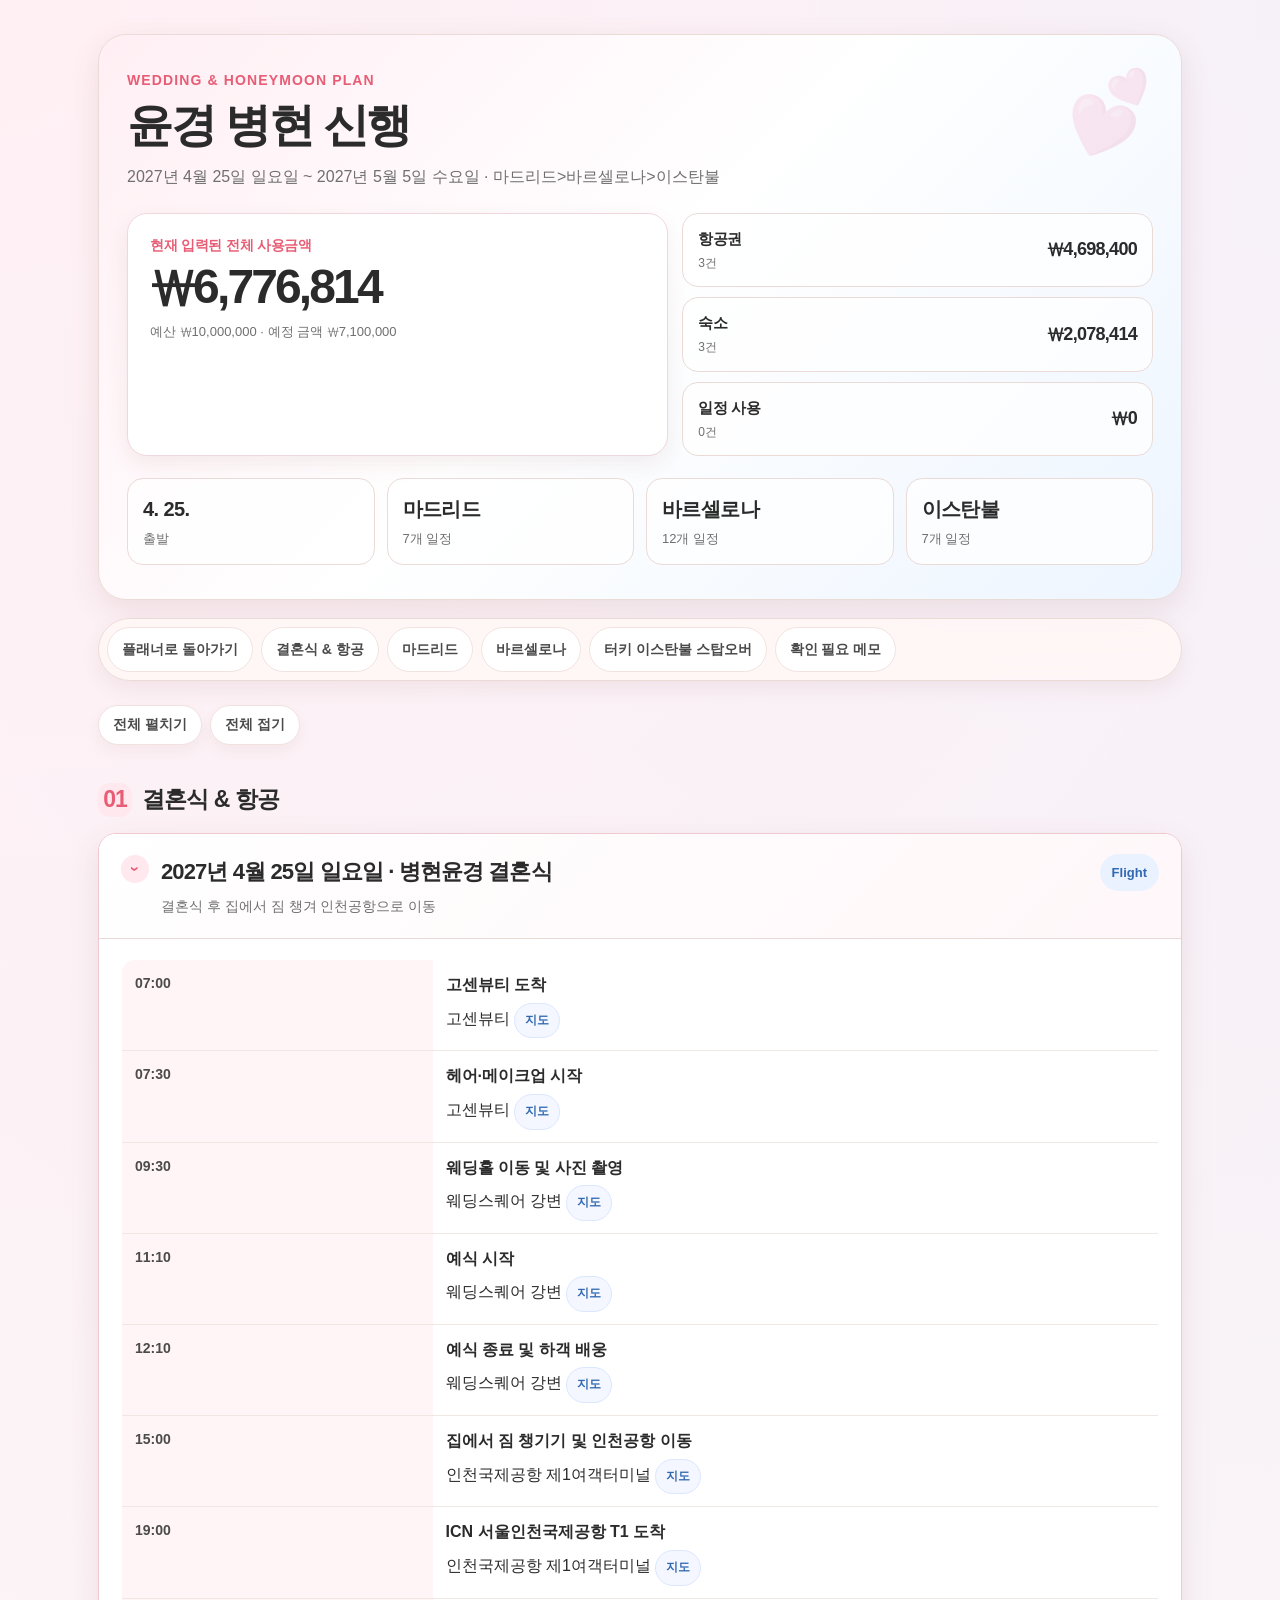
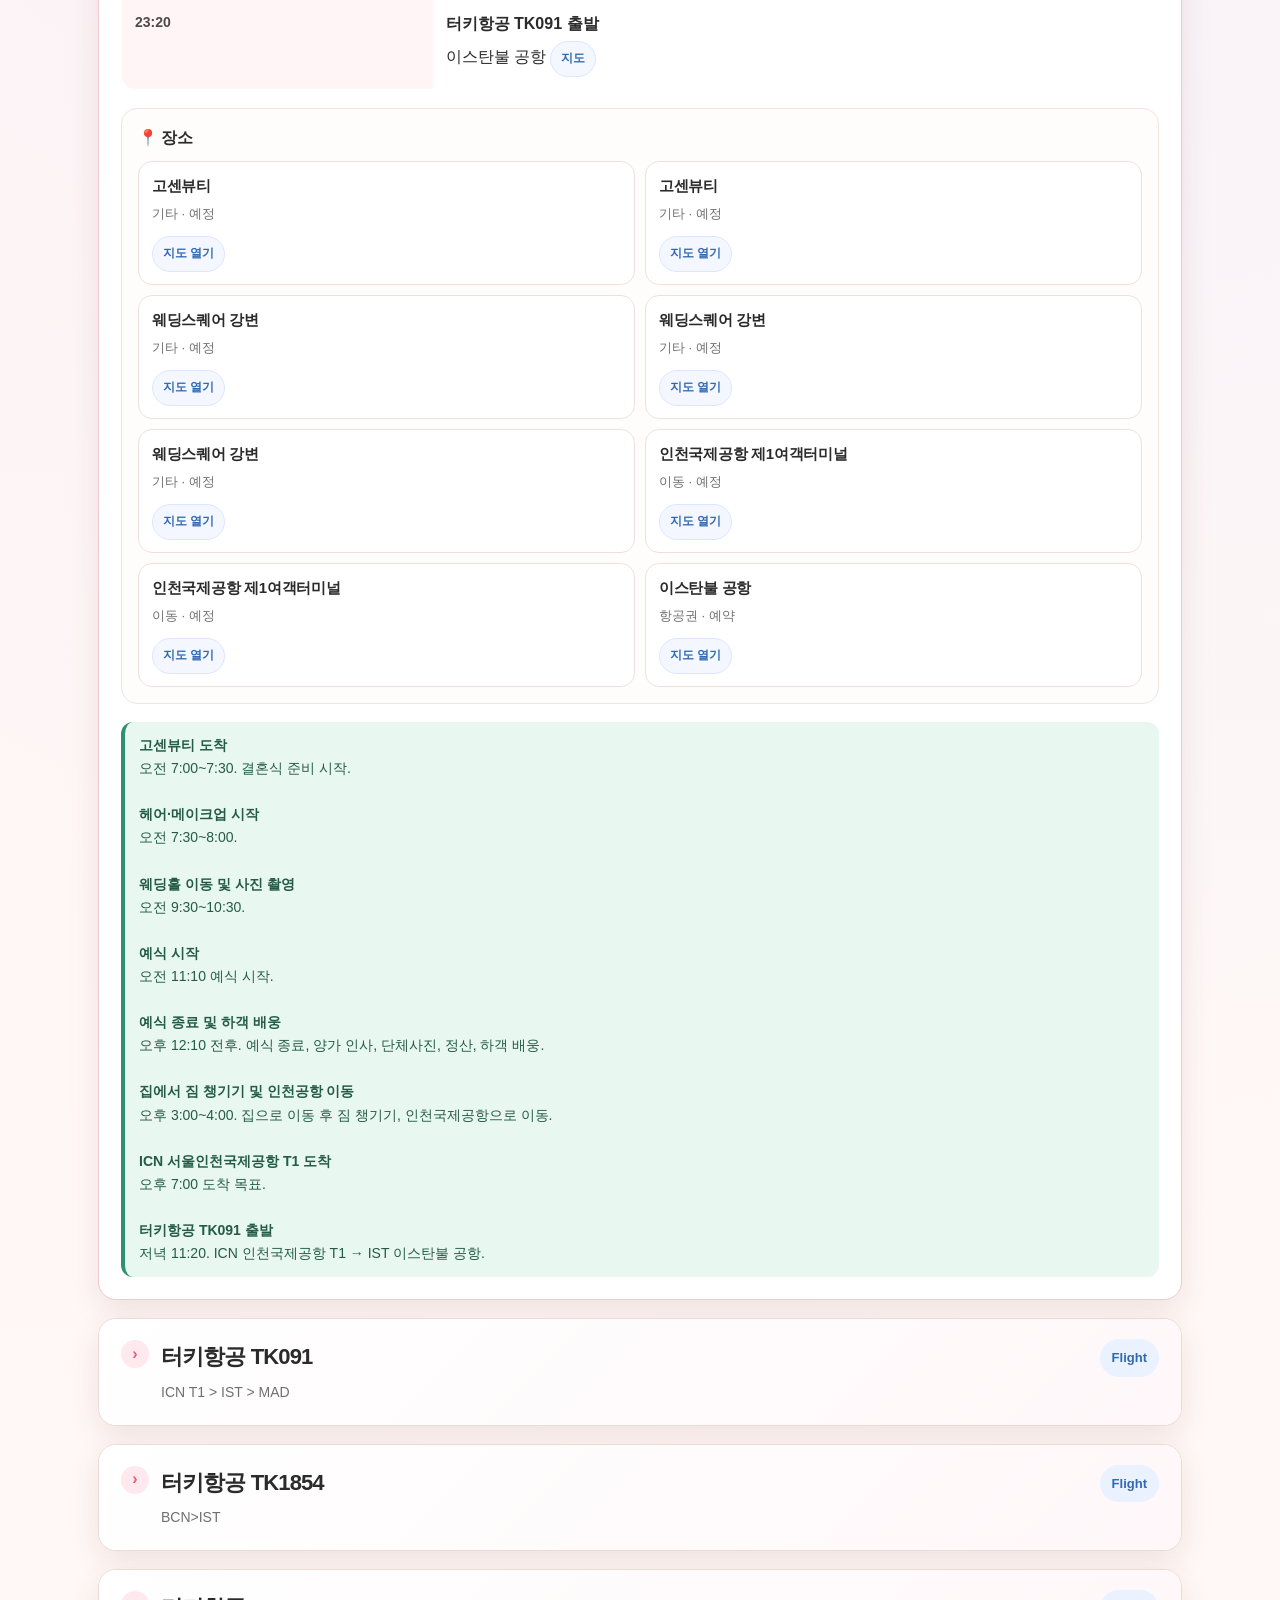
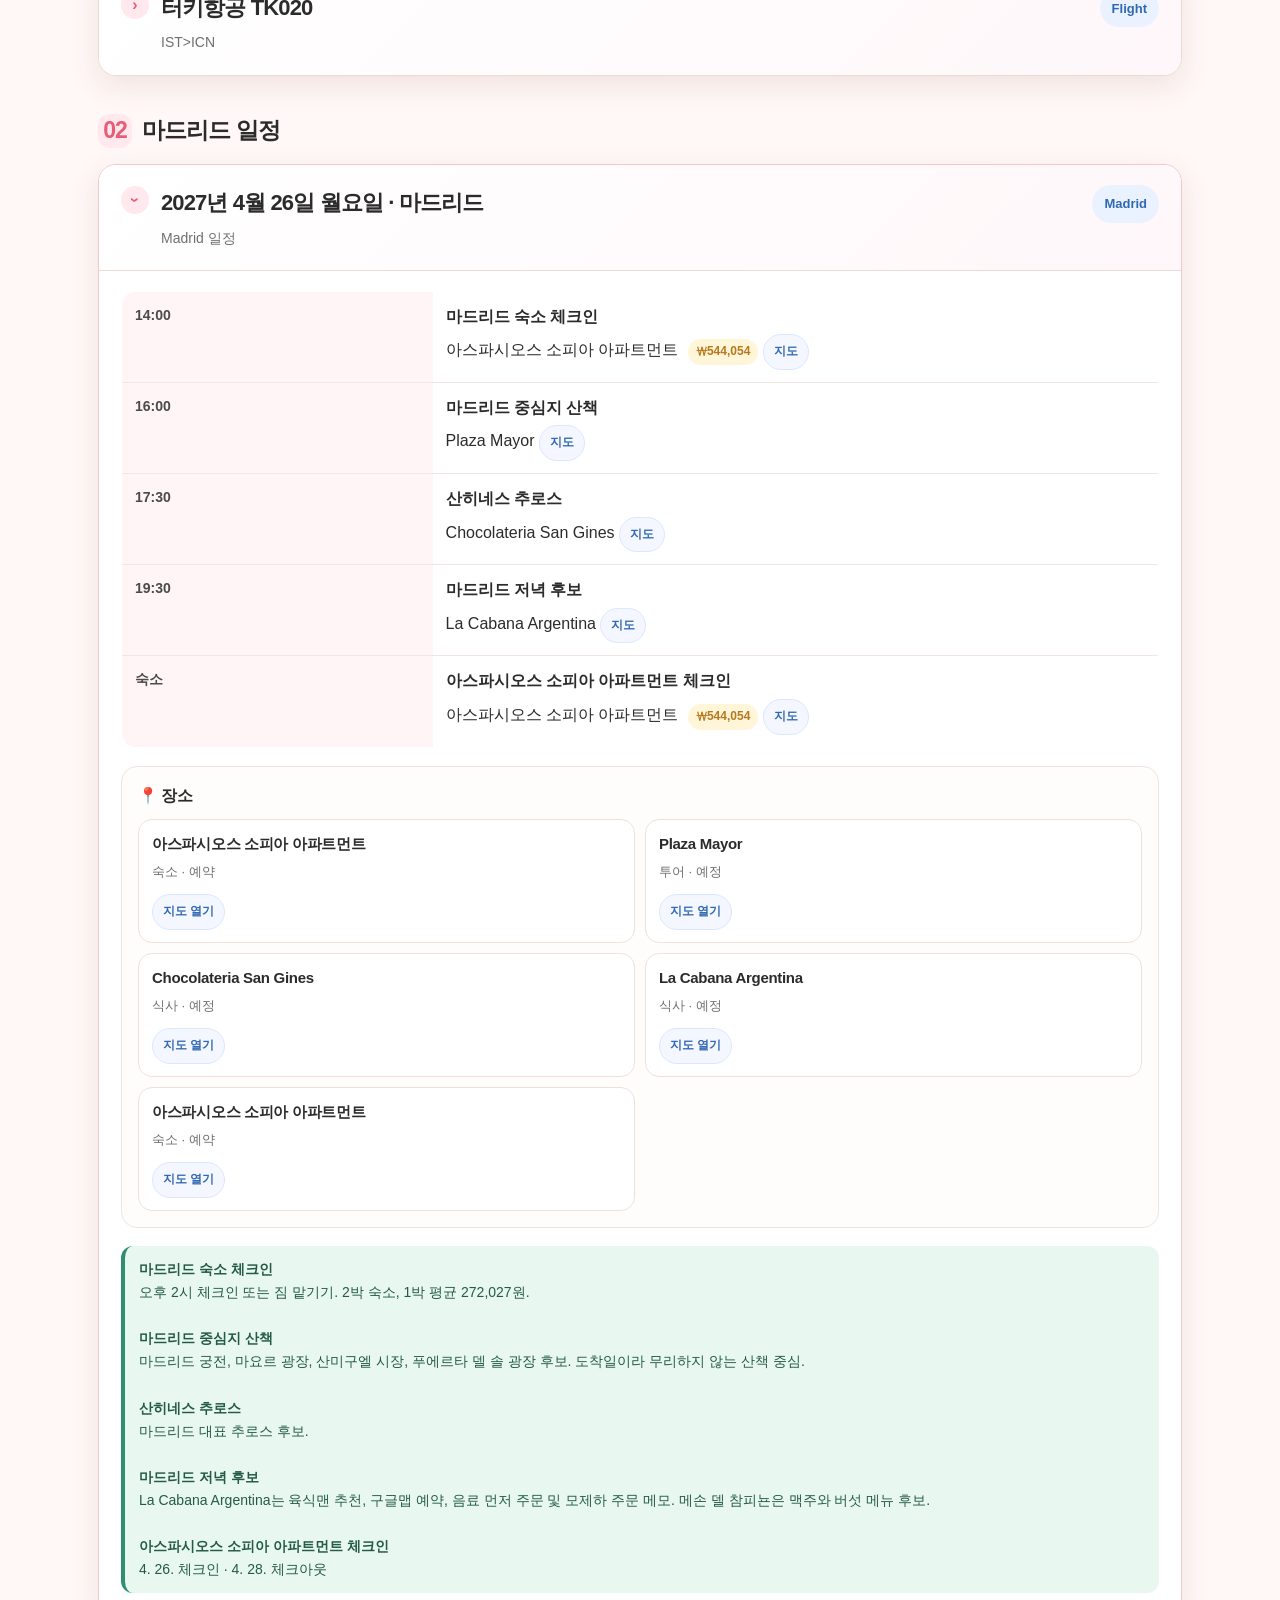
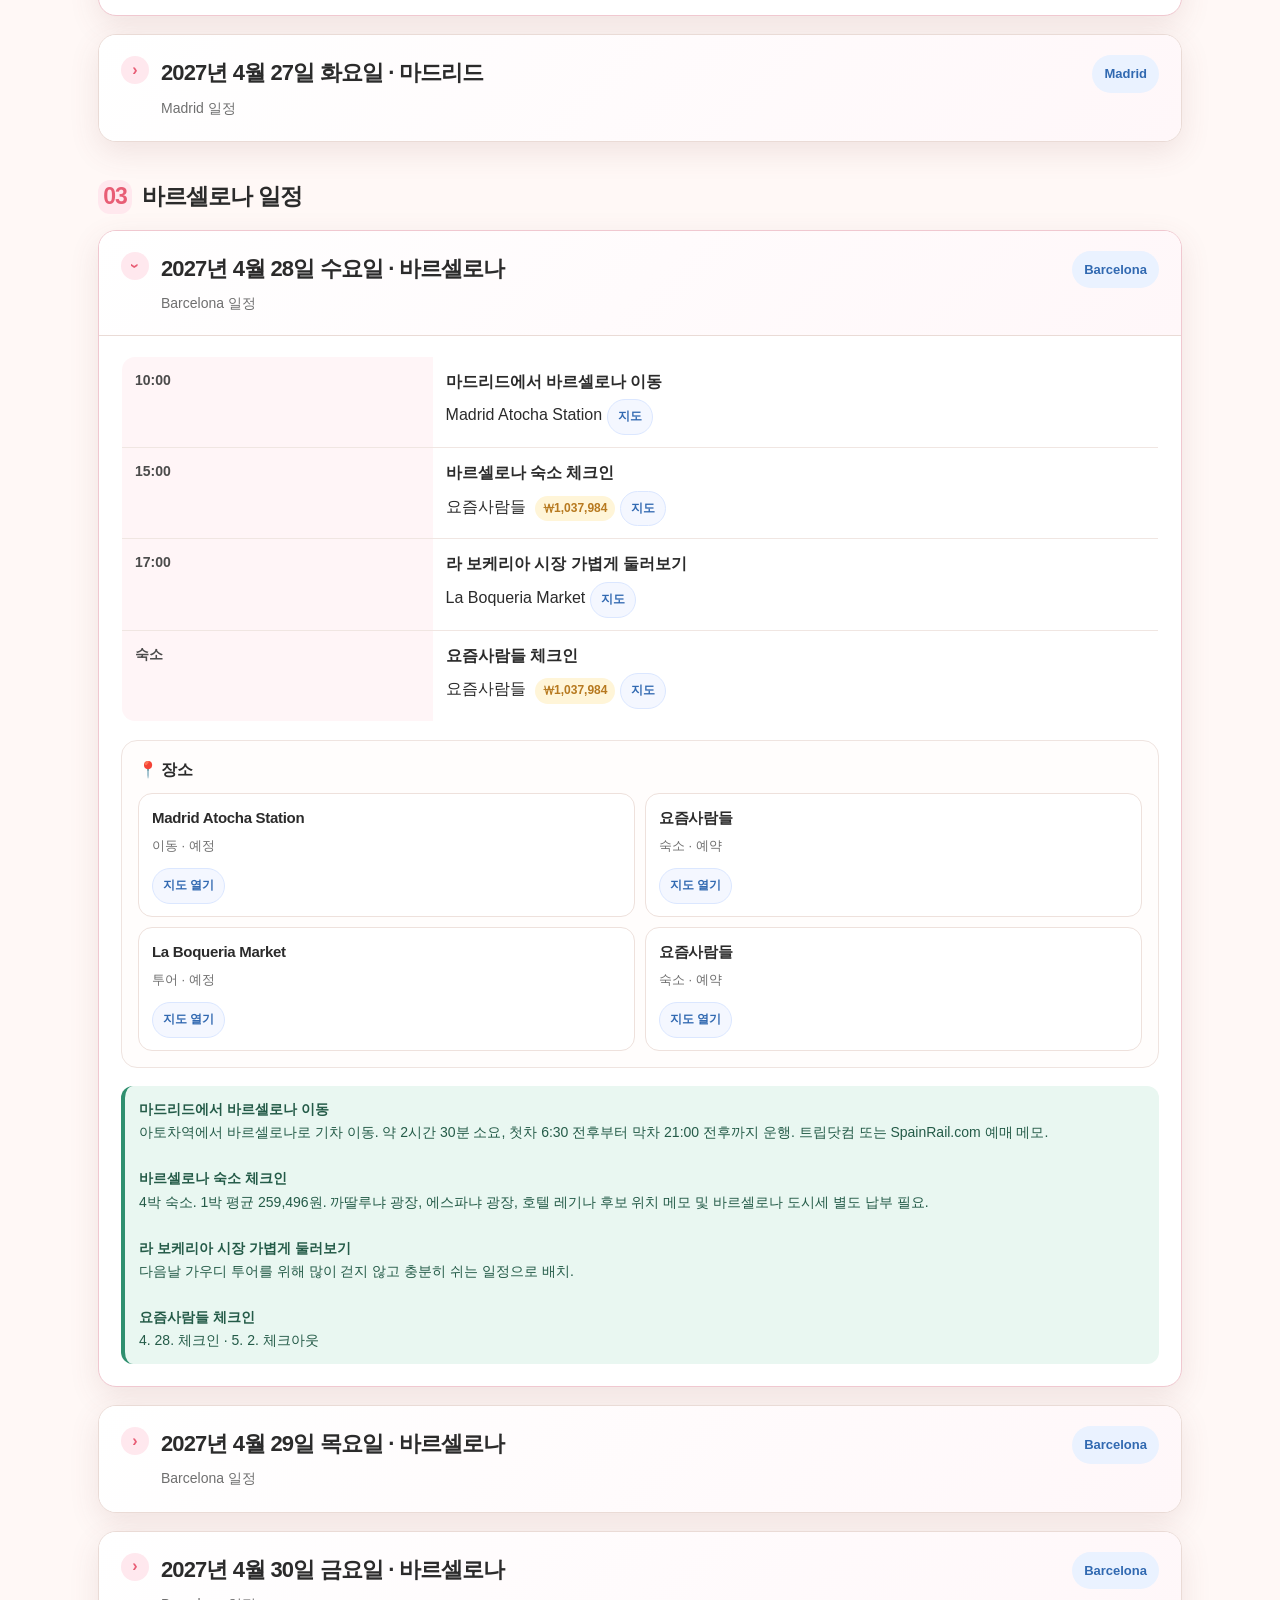
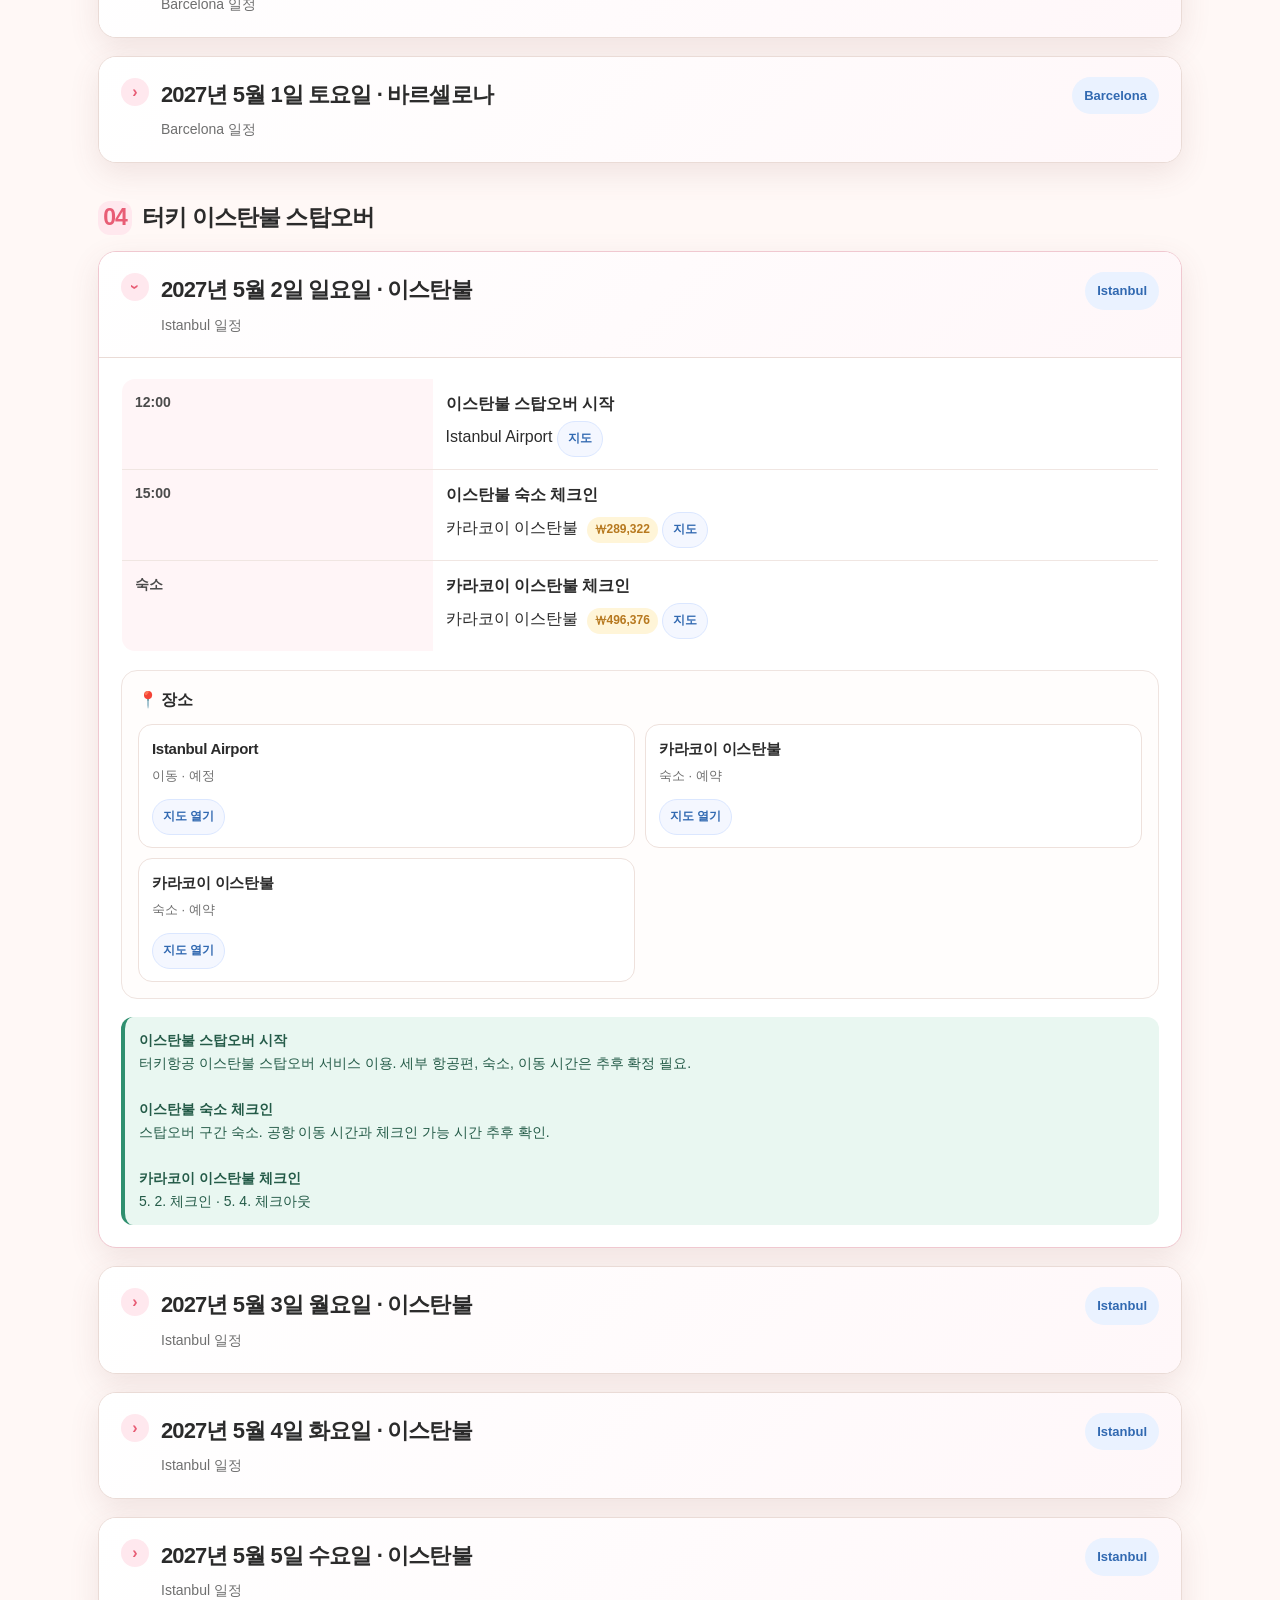
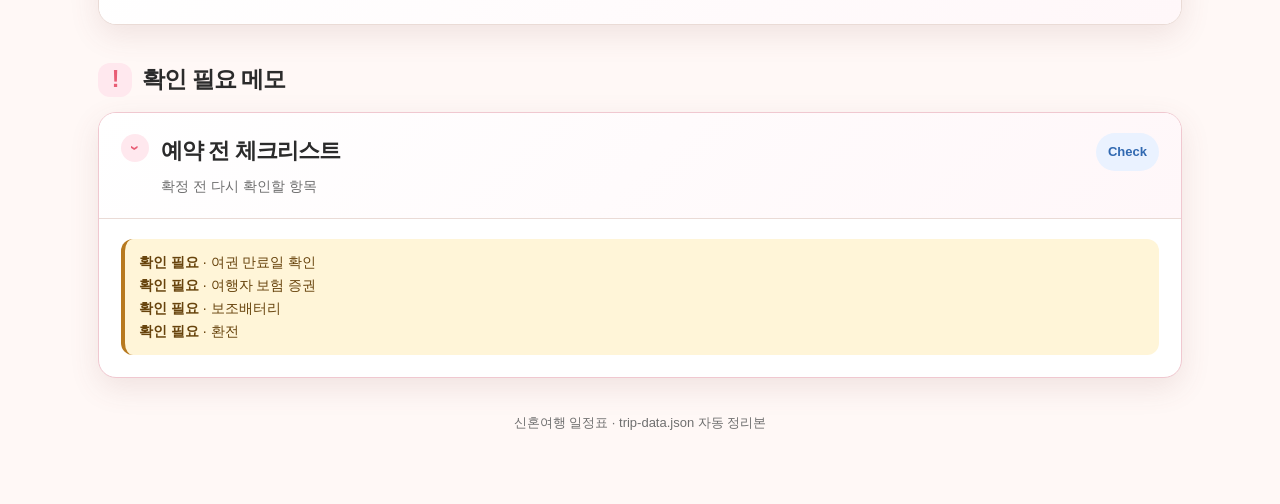
==== commit 1117d51c: "Avoid duplicate lodging and flight totals" ====
--- a/schedule.html
+++ b/schedule.html
@@ -594,6 +594,7 @@
       reserved: "예약",
       paid: "결제",
     };
+    const ledgerManagedTypes = new Set(["flight", "stay"]);
 
     const sectionOrder = [
       { key: "flight", label: "결혼식 & 항공", badge: "01" },
@@ -674,11 +675,12 @@
       const flights = data.flights || [];
       const stays = data.stays || [];
       const itinerary = data.itinerary || [];
+      const paymentItinerary = itinerary.filter((item) => !isLedgerManagedItinerary(item));
       const flightSpent = sum(flights, "spent");
       const staySpent = sum(stays, "spent");
-      const itinerarySpent = sum(itinerary, "spent");
+      const itinerarySpent = sum(paymentItinerary, "spent");
       const totalSpent = flightSpent + staySpent + itinerarySpent;
-      const planned = sum(flights, "budget") + sum(stays, "budget") + sum(itinerary, "budget");
+      const planned = sum(flights, "budget") + sum(stays, "budget") + sum(paymentItinerary, "budget");
 
       document.getElementById("totalSpent").textContent = formatMoney(totalSpent, data.trip?.currency);
       document.getElementById("totalCaption").textContent = `예산 ${formatMoney(data.trip?.budget || planned, data.trip?.currency)} · 예정 금액 ${formatMoney(planned, data.trip?.currency)}`;
@@ -686,7 +688,7 @@
       const items = [
         ["항공권", `${flights.length}건`, flightSpent],
         ["숙소", `${stays.length}건`, staySpent],
-        ["일정 사용", `${itinerary.filter((item) => Number(item.spent) > 0).length}건`, itinerarySpent],
+        ["일정 사용", `${paymentItinerary.filter((item) => Number(item.spent) > 0).length}건`, itinerarySpent],
       ];
       document.getElementById("paymentBreakdown").innerHTML = items.map(([label, caption, amount]) => `
         <div class="payment-item">
@@ -961,6 +963,10 @@
       return Number.isFinite(parsed) ? parsed : 0;
     }
 
+    function isLedgerManagedItinerary(item) {
+      return ledgerManagedTypes.has(item.type);
+    }
+
     function formatMoney(value, currency = "KRW") {
       return new Intl.NumberFormat("ko-KR", {
         style: "currency",
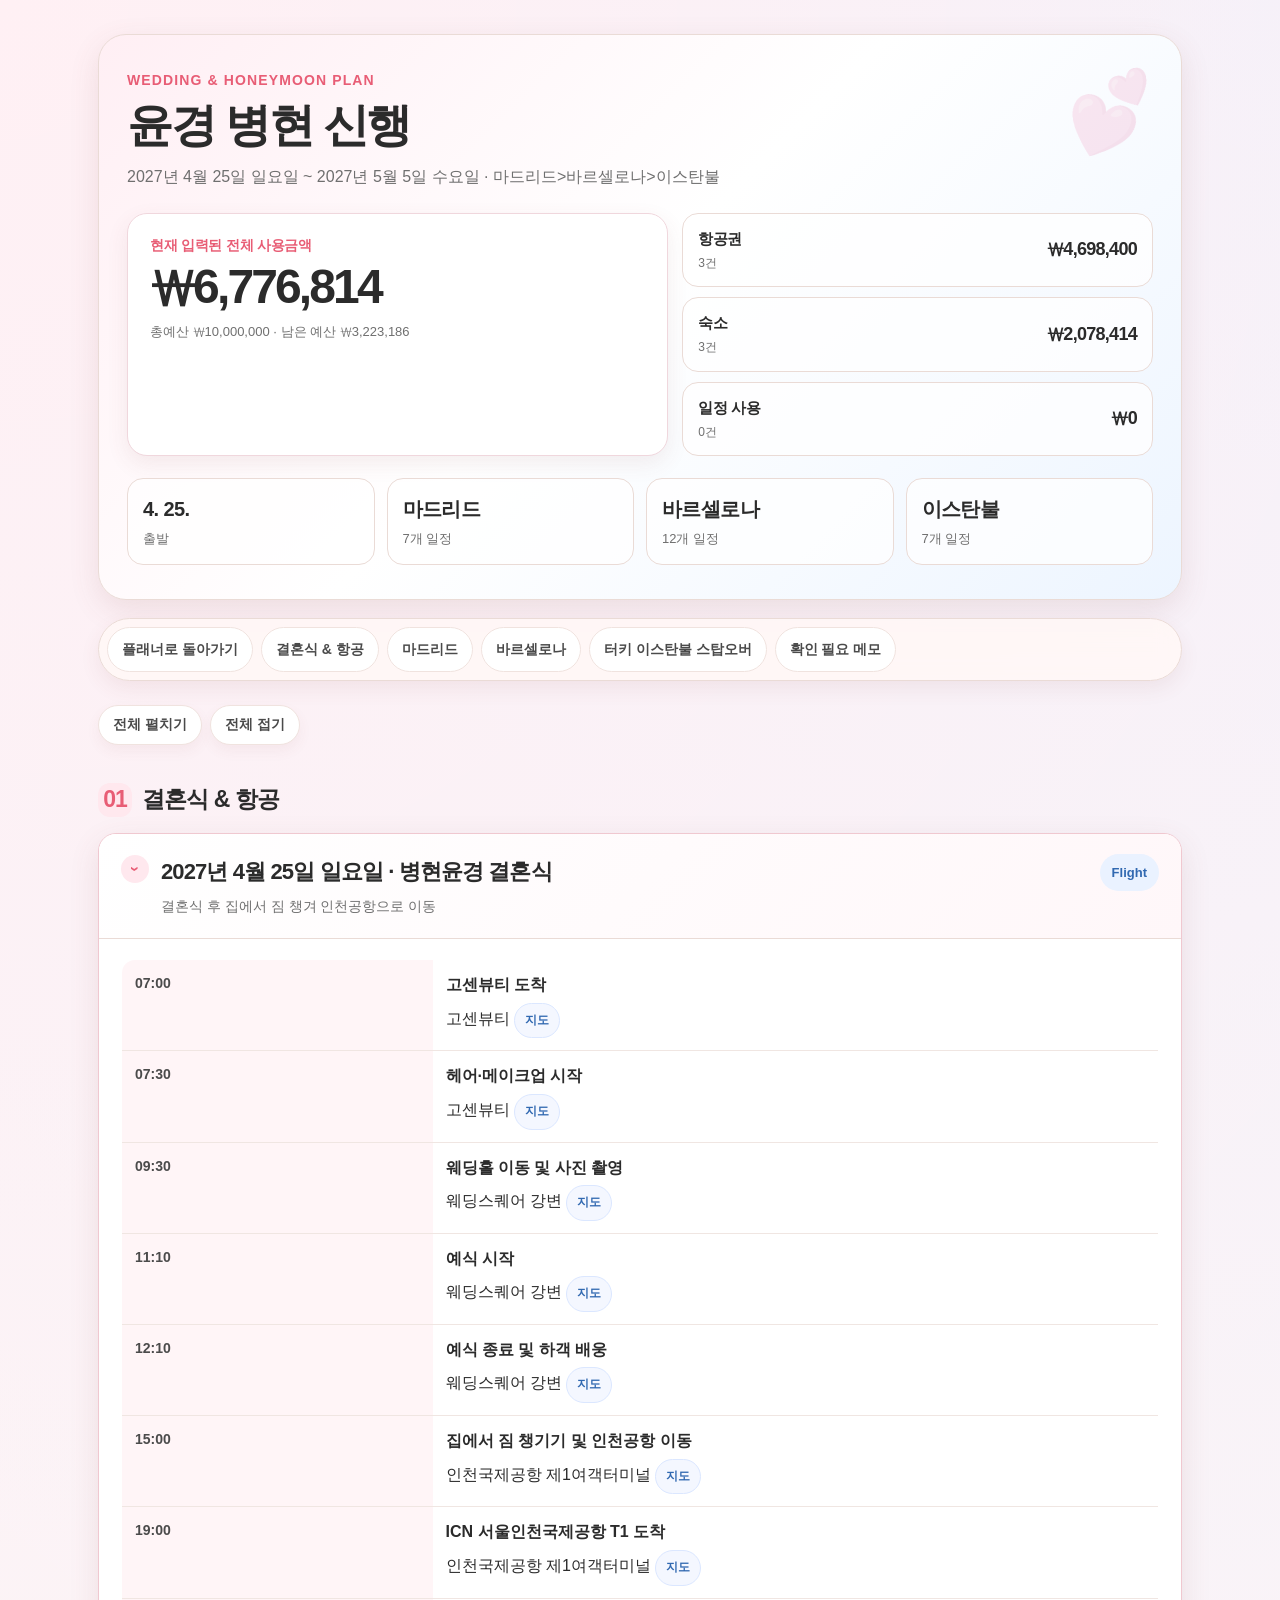
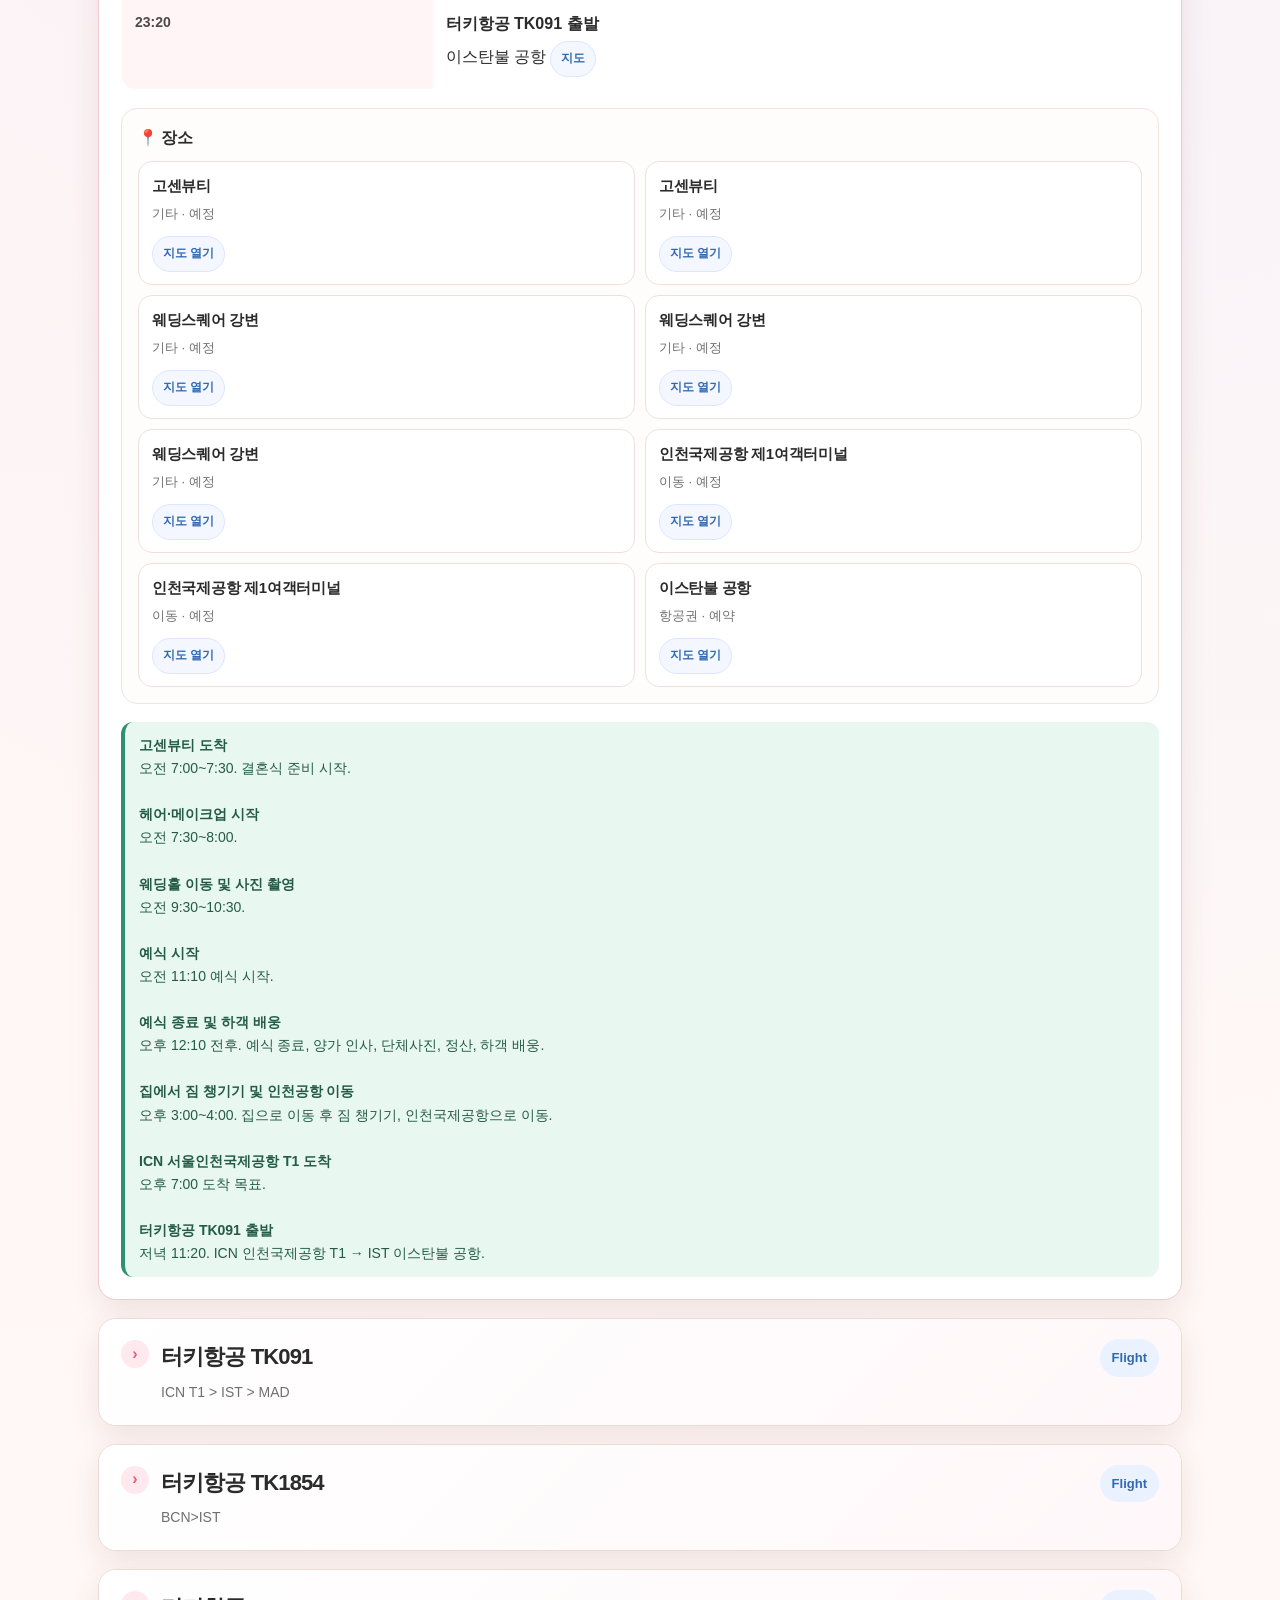
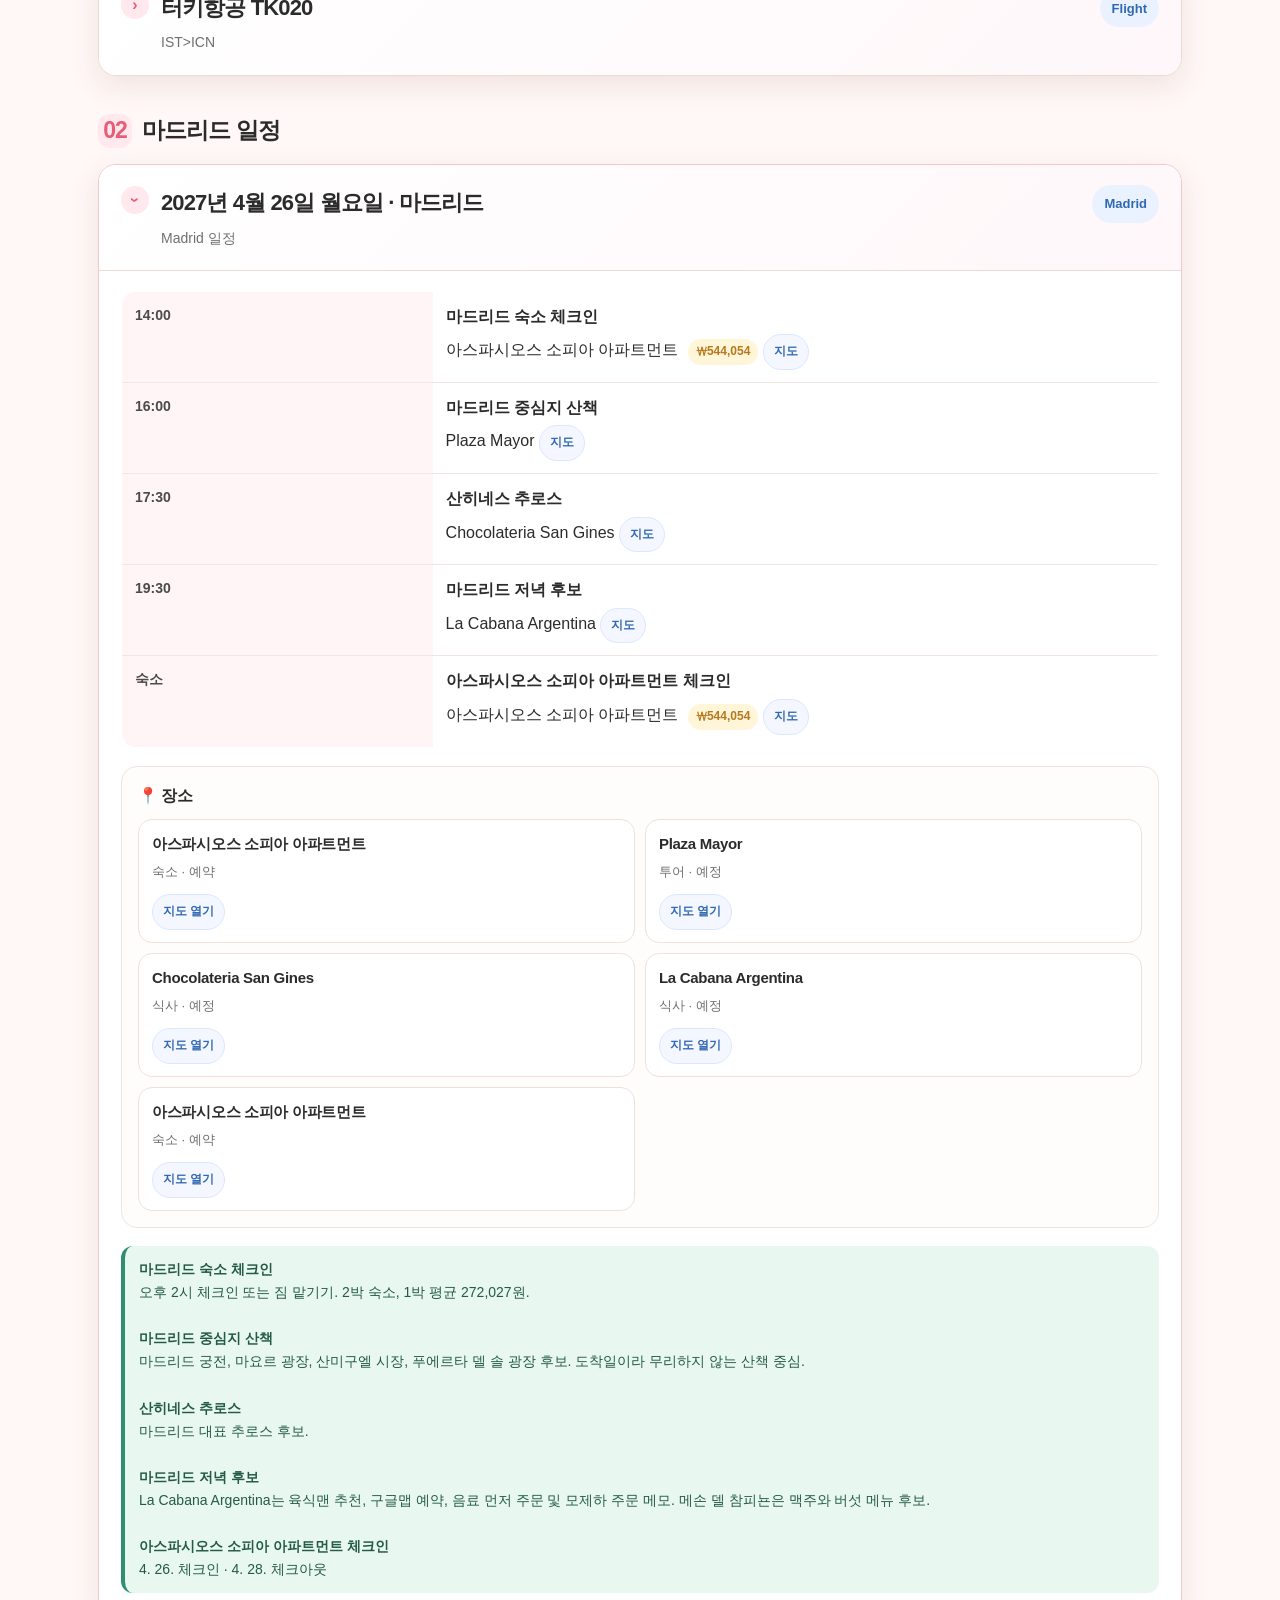
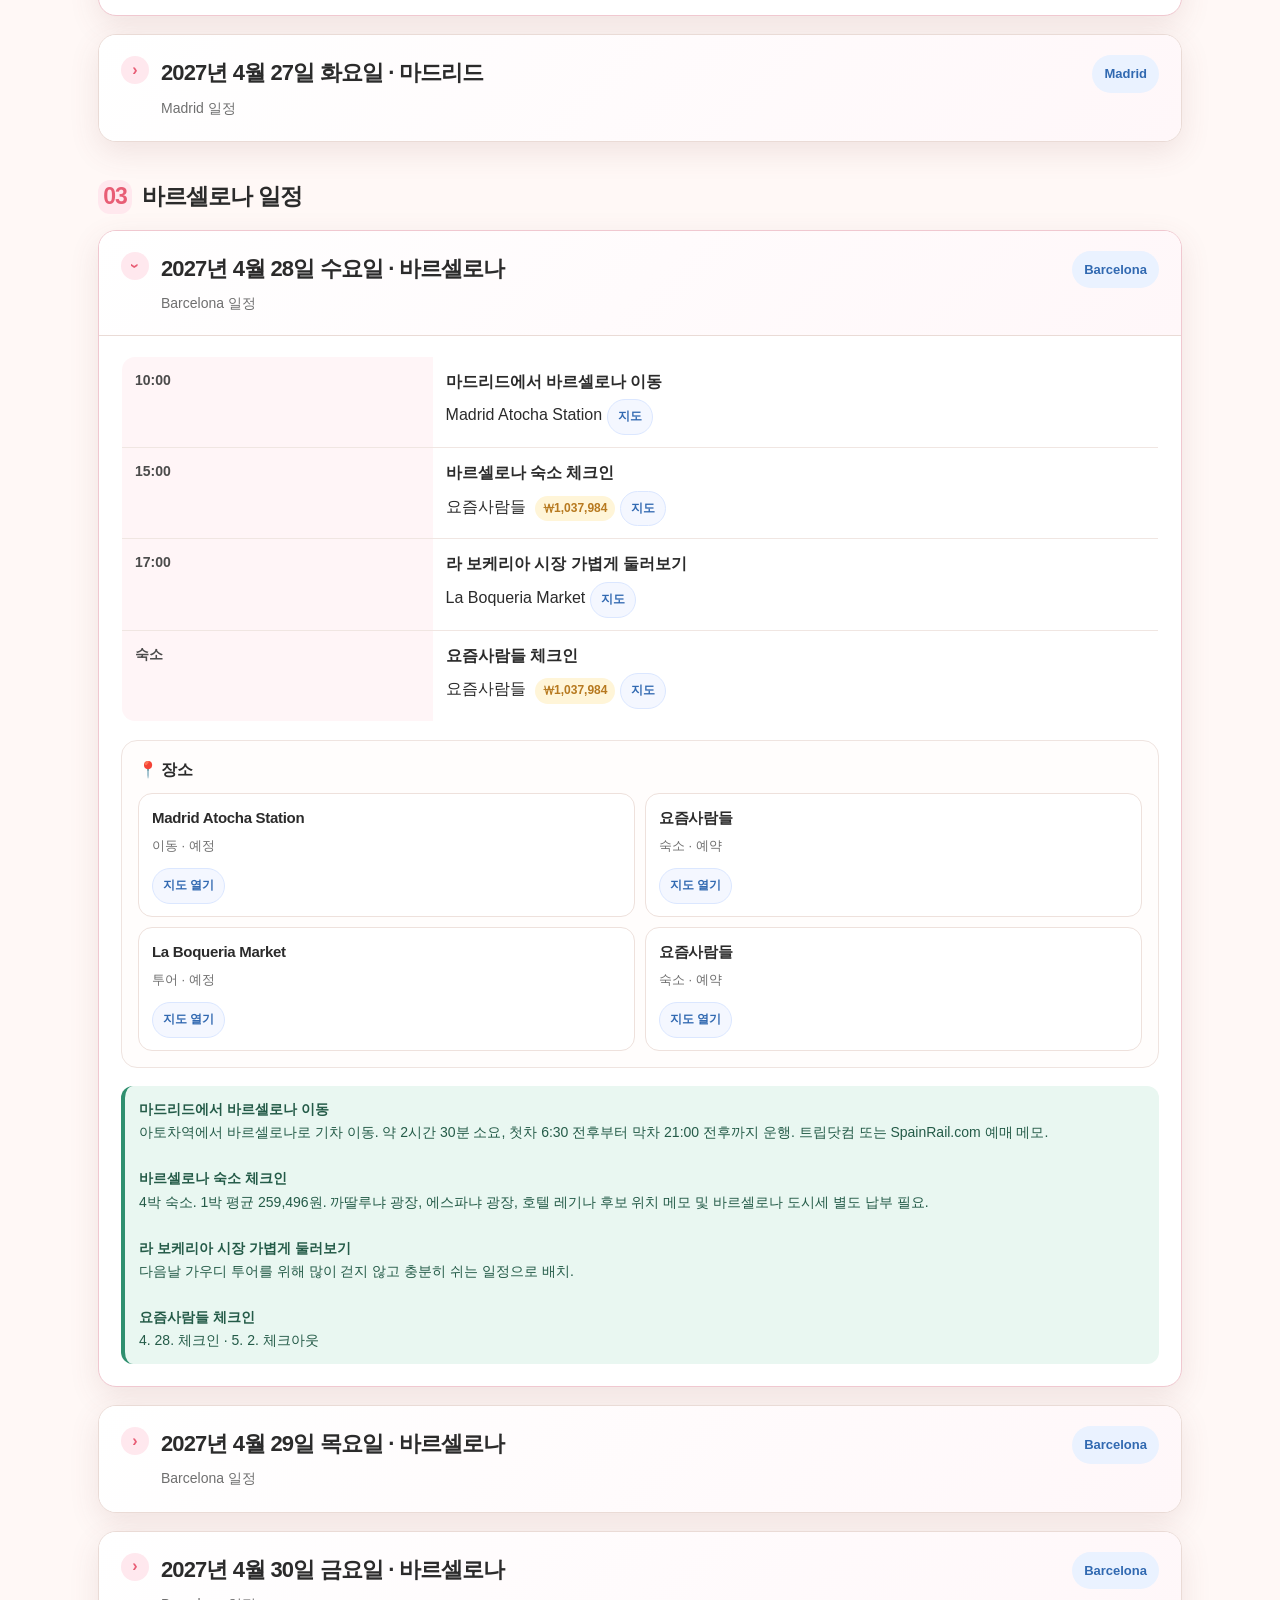
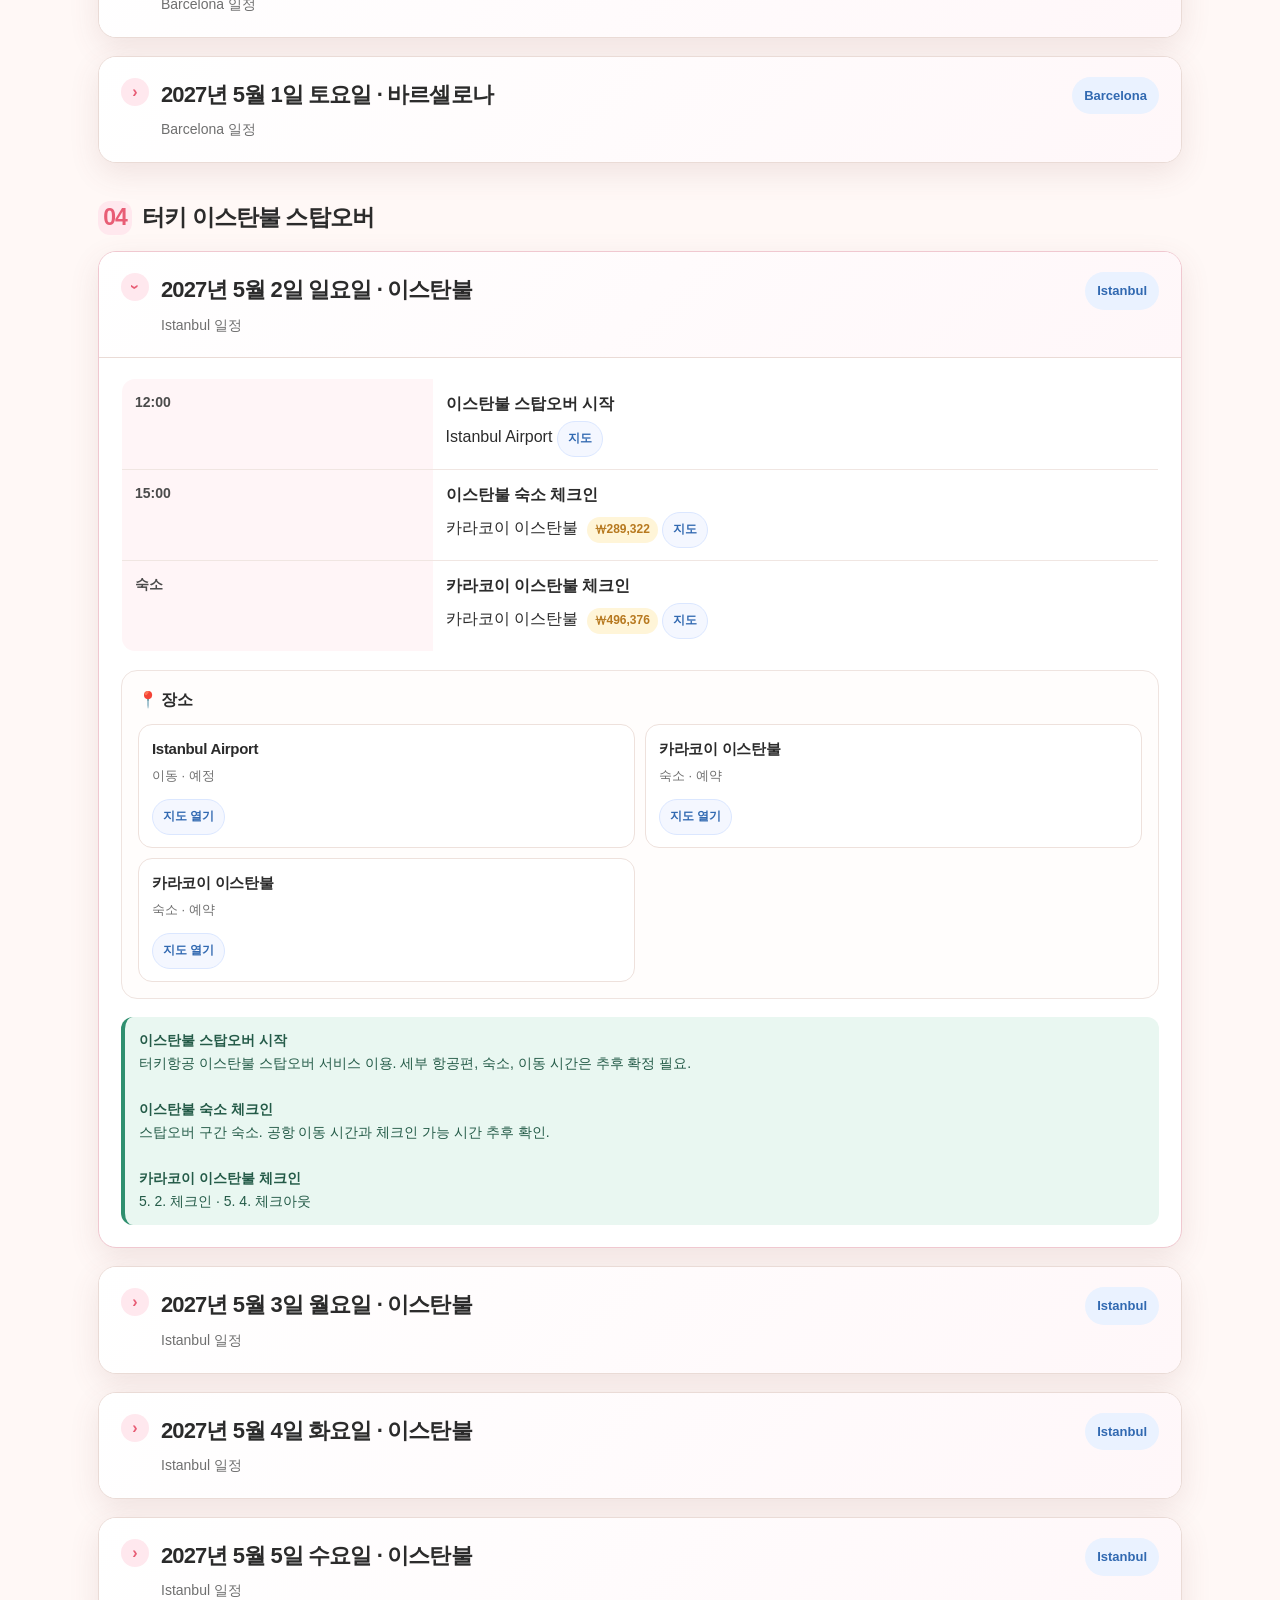
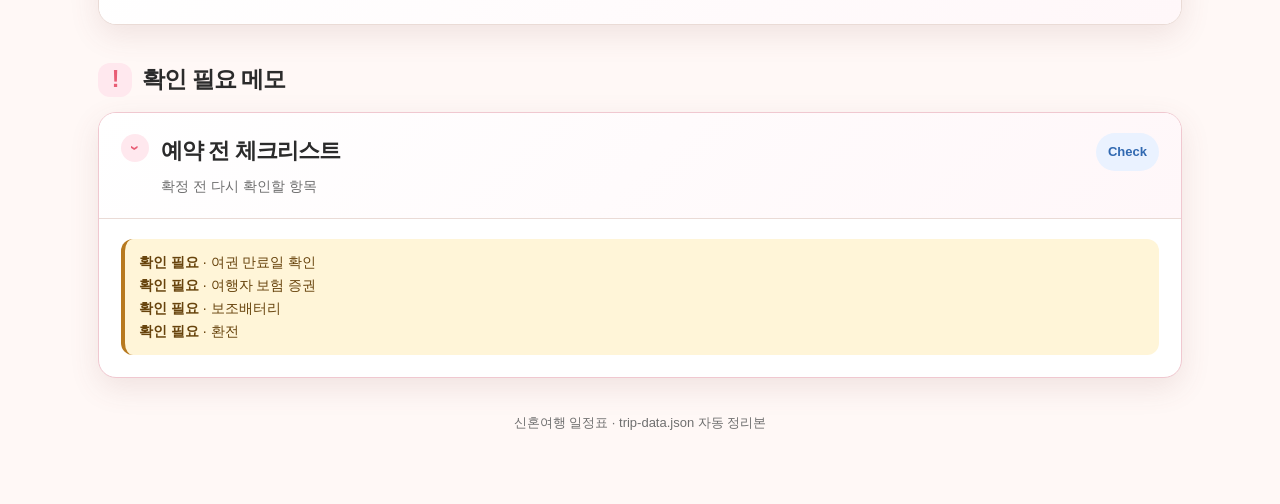
==== commit 4c9581c6: "Simplify item budgets and optional addresses" ====
--- a/schedule.html
+++ b/schedule.html
@@ -680,10 +680,10 @@
       const staySpent = sum(stays, "spent");
       const itinerarySpent = sum(paymentItinerary, "spent");
       const totalSpent = flightSpent + staySpent + itinerarySpent;
-      const planned = sum(flights, "budget") + sum(stays, "budget") + sum(paymentItinerary, "budget");
+      const totalBudget = Number(data.trip?.budget || 0);
 
       document.getElementById("totalSpent").textContent = formatMoney(totalSpent, data.trip?.currency);
-      document.getElementById("totalCaption").textContent = `예산 ${formatMoney(data.trip?.budget || planned, data.trip?.currency)} · 예정 금액 ${formatMoney(planned, data.trip?.currency)}`;
+      document.getElementById("totalCaption").textContent = `총예산 ${formatMoney(totalBudget, data.trip?.currency)} · 남은 예산 ${formatMoney(totalBudget - totalSpent, data.trip?.currency)}`;
 
       const items = [
         ["항공권", `${flights.length}건`, flightSpent],
@@ -760,7 +760,7 @@
             ["출발일", formatDateLong(flight.departureDate)],
             ["구간", flight.route || "-"],
             ["예약번호", flight.bookingRef || "미입력"],
-            ["금액", `${formatMoney(flight.spent || 0)} / 예산 ${formatMoney(flight.budget || 0)}`],
+            ["사용 금액", formatMoney(flight.spent || 0)],
           ],
           places: [],
           notes: [],
@@ -789,7 +789,7 @@
           title: `${stay.name} 체크인`,
           destination: stay.name,
           address: stay.address,
-          budget: stay.budget,
+          budget: 0,
           spent: stay.spent,
           status: "reserved",
           note: `${formatDateShort(stay.checkIn)} 체크인 · ${formatDateShort(stay.checkOut)} 체크아웃`,
@@ -902,8 +902,8 @@
     }
 
     function entryToRow(entry) {
-      const money = Number(entry.spent || entry.budget || 0)
-        ? ` <span class="tag">${formatMoney(entry.spent || entry.budget)}</span>`
+      const money = Number(entry.spent || 0)
+        ? ` <span class="tag">${formatMoney(entry.spent)}</span>`
         : "";
       const map = entry.address ? ` <a class="map-btn" href="${mapUrl(entry.address)}" target="_blank" rel="noreferrer">지도</a>` : "";
       return [
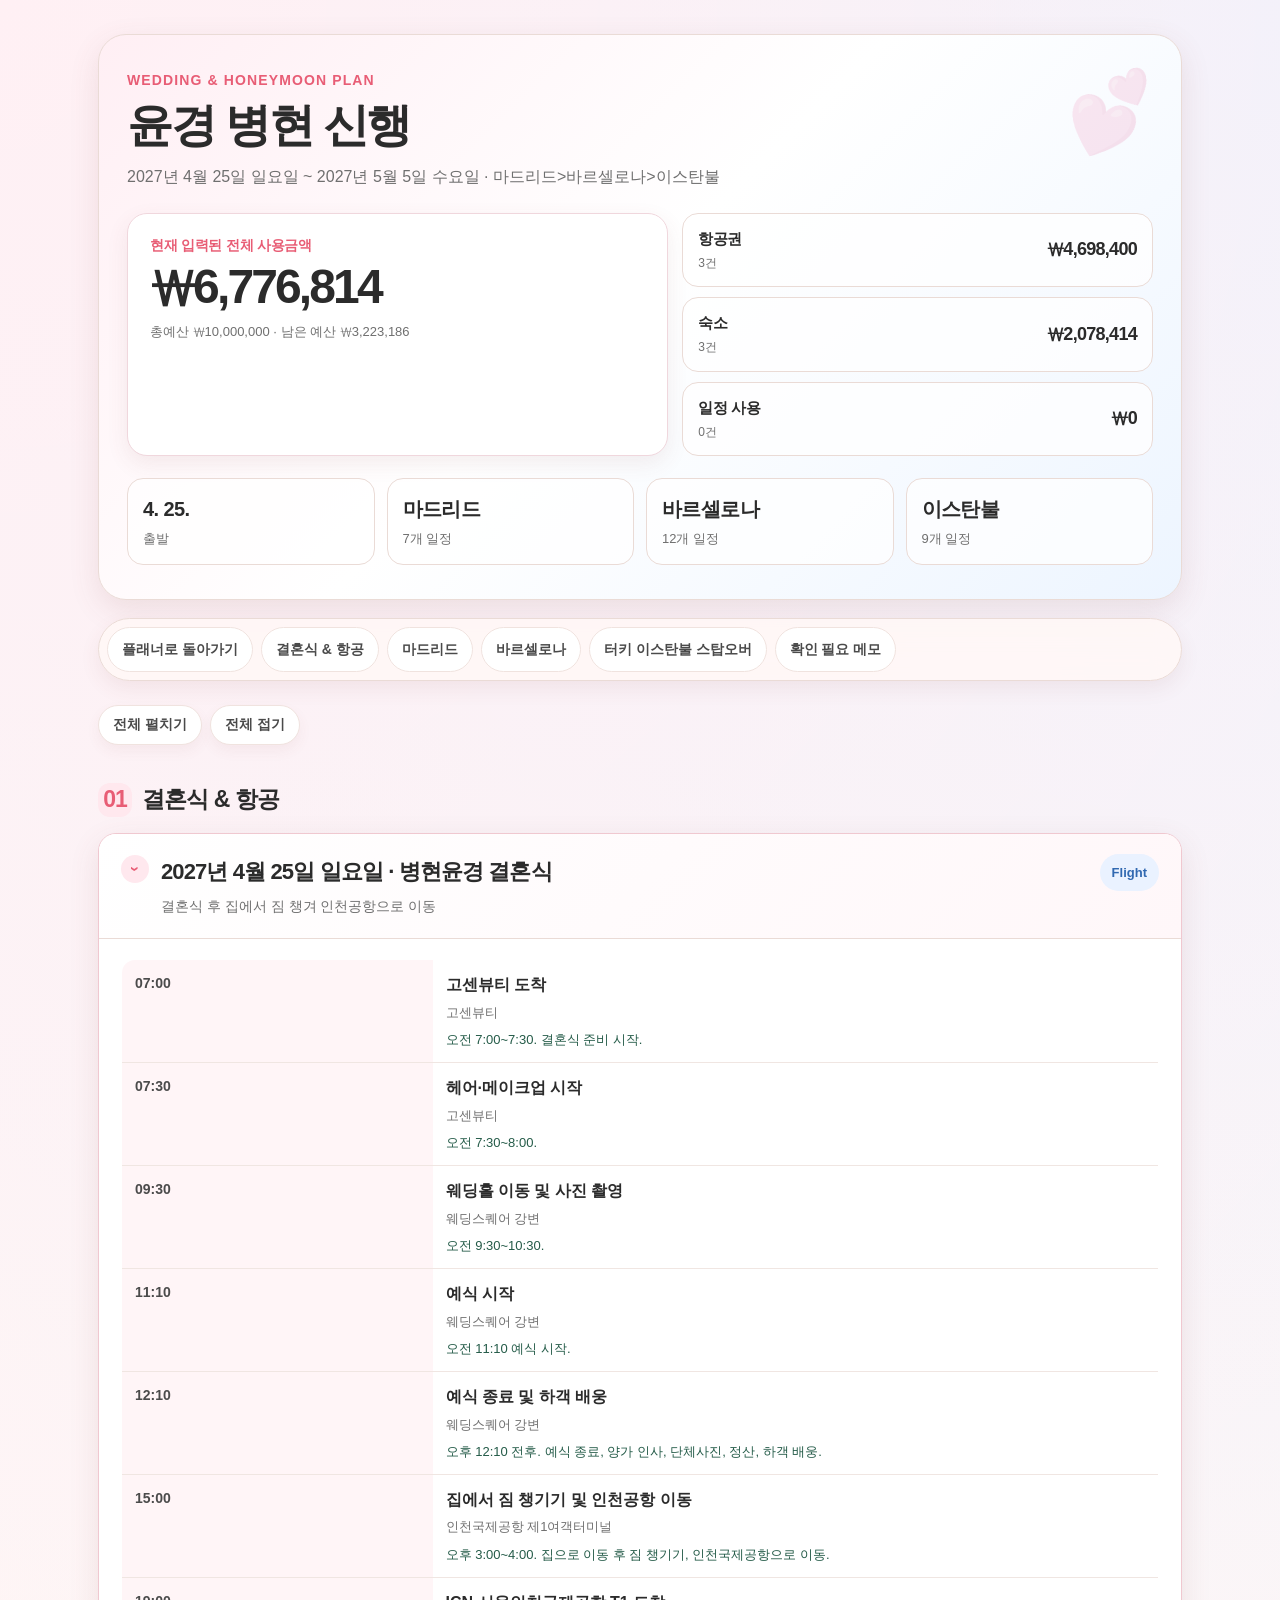
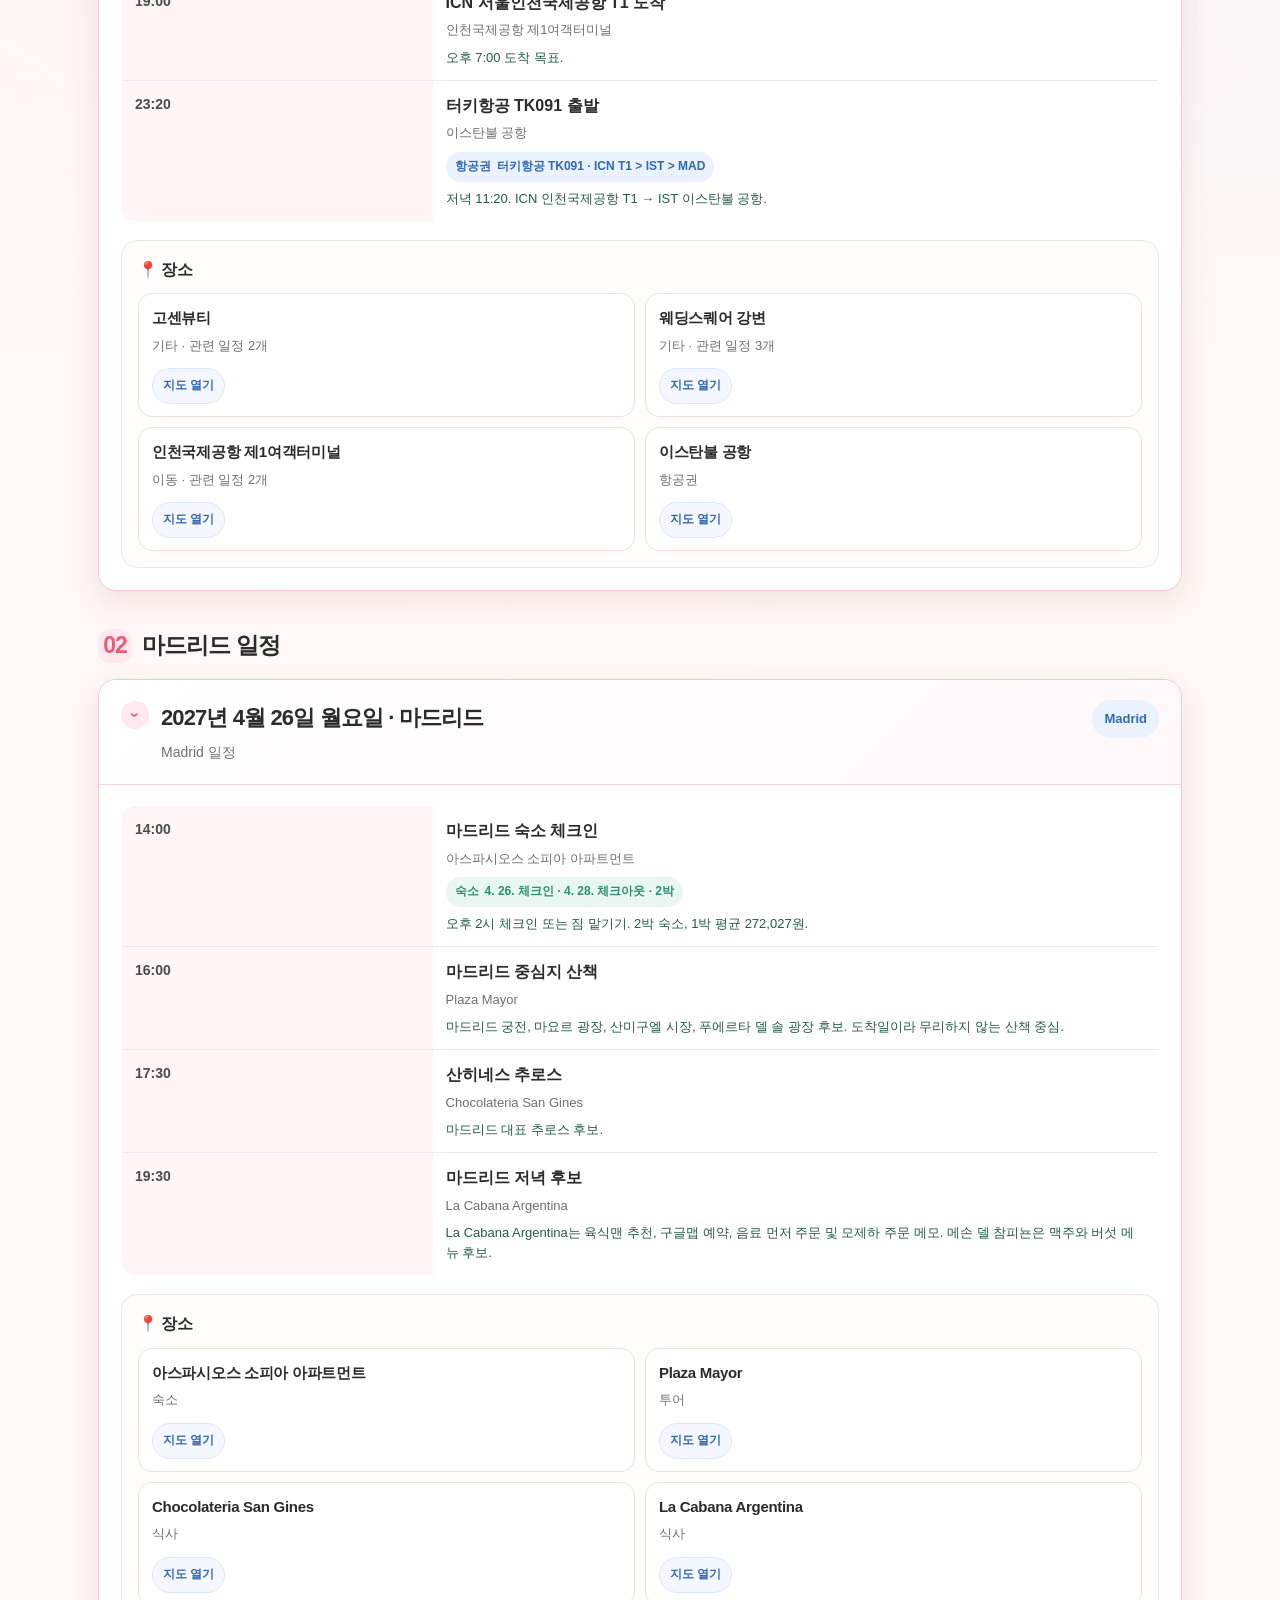
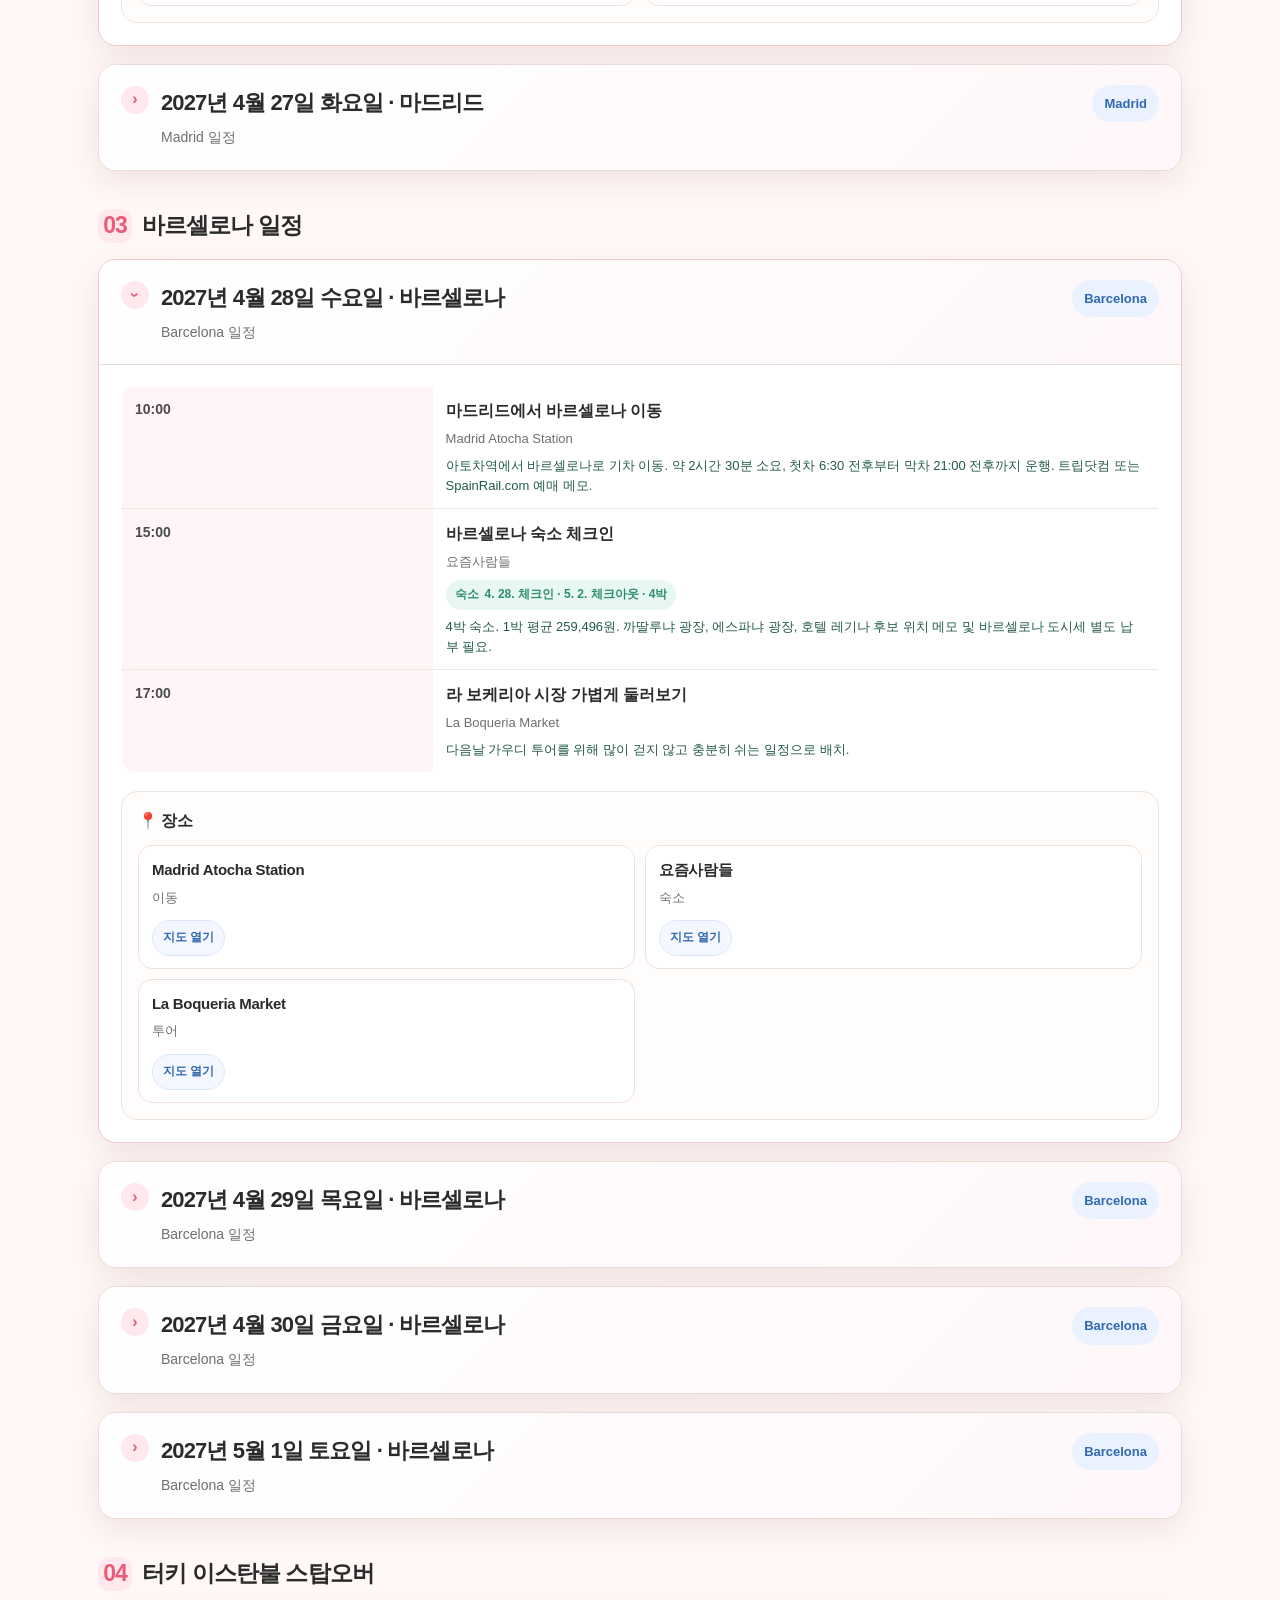
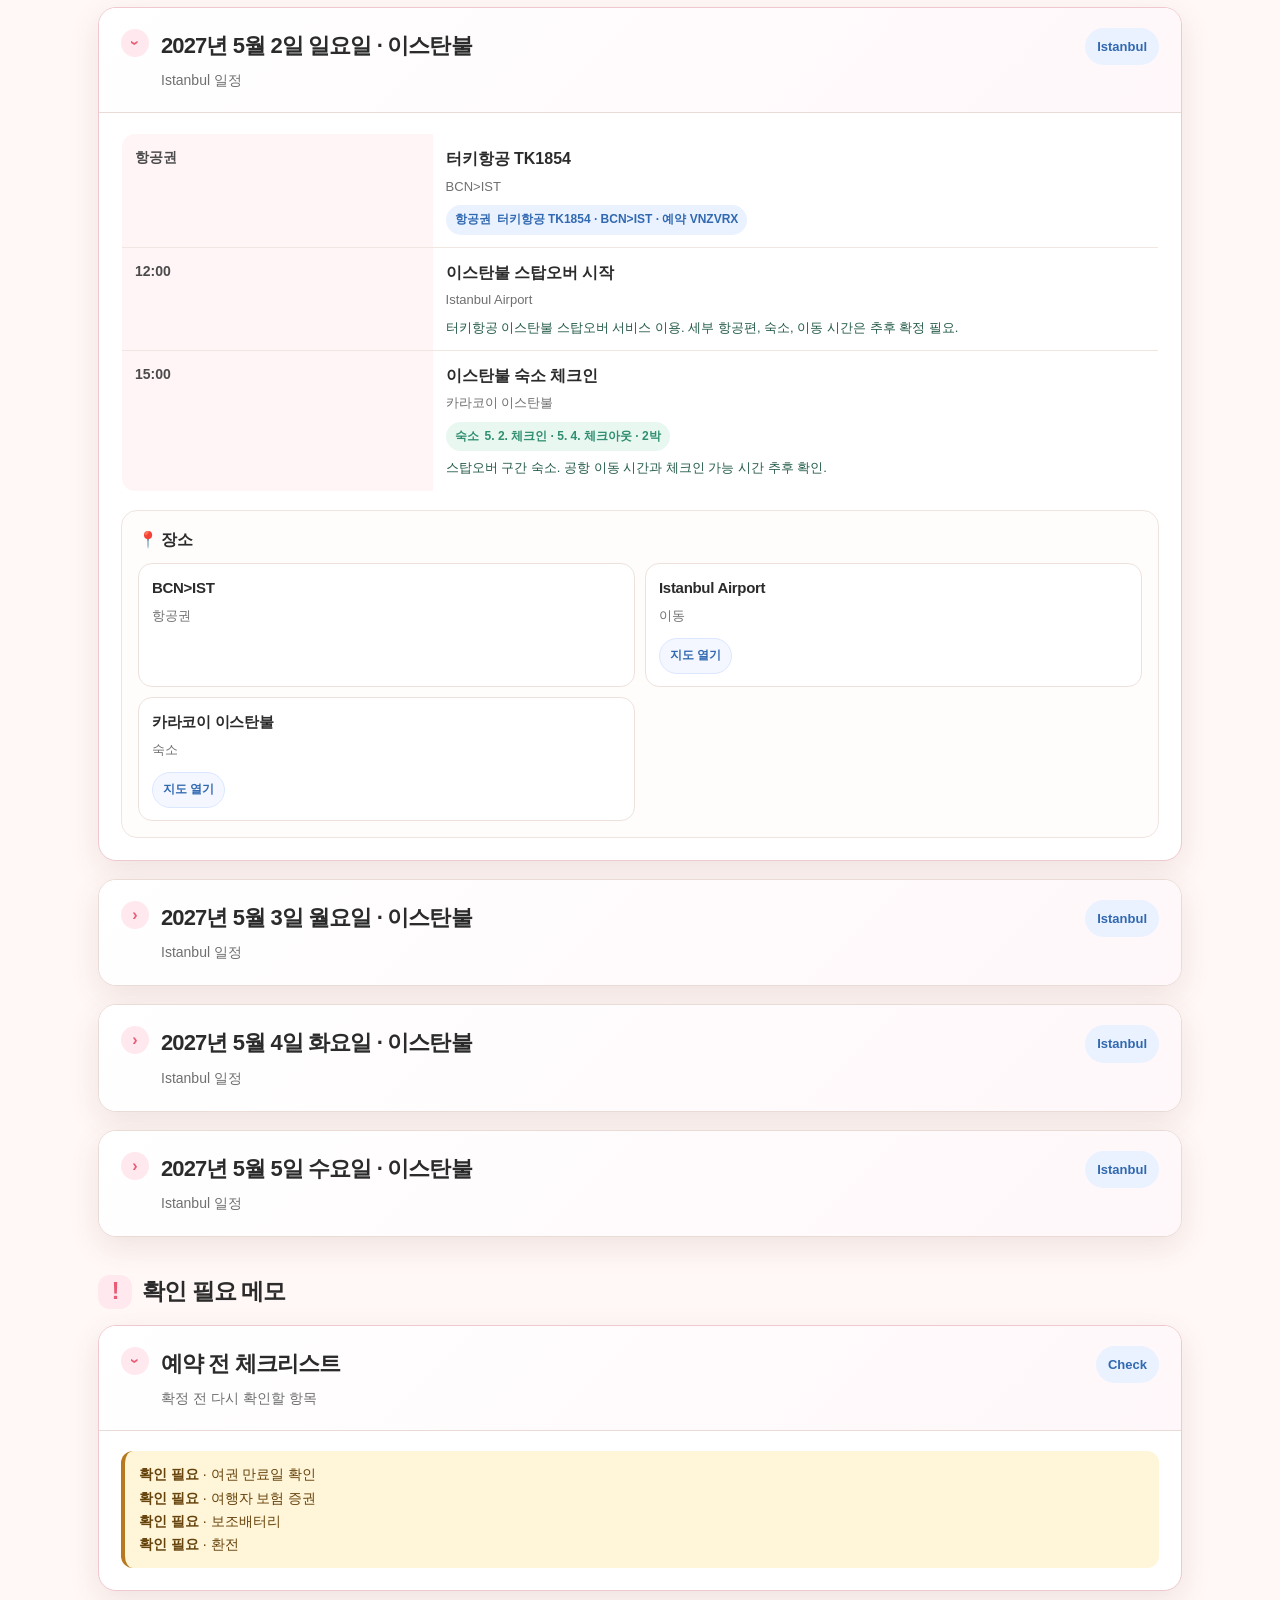
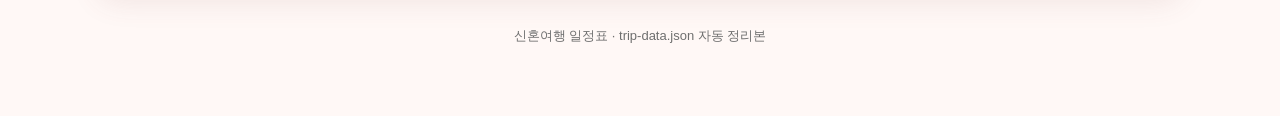
==== commit 2c2c2572: "Consolidate duplicate schedule details" ====
--- a/schedule.html
+++ b/schedule.html
@@ -461,6 +461,48 @@
       color: var(--gold);
       font-size: 12px;
       font-weight: 800;
+    }
+
+    .entry-destination {
+      display: block;
+      margin-top: 3px;
+      color: var(--muted);
+      font-size: 13px;
+    }
+
+    .entry-details {
+      display: flex;
+      flex-wrap: wrap;
+      gap: 6px;
+      margin-top: 8px;
+    }
+
+    .detail-chip {
+      display: inline-flex;
+      align-items: center;
+      gap: 6px;
+      padding: 5px 9px;
+      border-radius: 999px;
+      background: var(--blue-soft);
+      color: var(--blue);
+      font-size: 12px;
+      font-weight: 800;
+    }
+
+    .detail-chip.stay {
+      background: var(--green-soft);
+      color: var(--green);
+    }
+
+    .detail-chip b {
+      color: inherit;
+    }
+
+    .entry-note {
+      margin-top: 7px;
+      color: #245b48;
+      font-size: 13px;
+      line-height: 1.55;
     }
 
     .memo {
@@ -643,16 +685,17 @@
       const itinerary = [...(data.itinerary || [])].sort(sortByDateTime);
       const flights = [...(data.flights || [])].sort((a, b) => (a.departureDate || "").localeCompare(b.departureDate || ""));
       const stays = [...(data.stays || [])].sort((a, b) => (a.checkIn || "").localeCompare(b.checkIn || ""));
+      const unifiedEntries = buildUnifiedEntries(itinerary, flights, stays);
       const checklist = data.checklist || [];
 
       document.getElementById("pageTitle").textContent = trip.title || "신혼여행 일정표";
       document.getElementById("subtitle").textContent = `${formatDateLong(trip.startDate)} ~ ${formatDateLong(trip.endDate)} · ${trip.route || ""}`;
 
       renderPayments(data);
-      renderSummaryCards(trip, itinerary);
-      renderNav(itinerary, flights, checklist);
-
-      const grouped = groupBySection(itinerary, flights, stays, checklist);
+      renderSummaryCards(trip, unifiedEntries);
+      renderNav(unifiedEntries, checklist);
+
+      const grouped = groupBySection(unifiedEntries, checklist);
       document.getElementById("scheduleRoot").innerHTML = sectionOrder
         .filter((section) => grouped[section.key]?.length)
         .map((section) => renderSection(section, grouped[section.key]))
@@ -718,9 +761,8 @@
       `).join("");
     }
 
-    function renderNav(itinerary, flights, checklist) {
+    function renderNav(itinerary, checklist) {
       const available = new Set();
-      if (flights.length) available.add("flight");
       itinerary.forEach((item) => available.add(getSectionKey(item)));
       if (checklist.length) available.add("check");
 
@@ -730,7 +772,37 @@
       `;
     }
 
-    function groupBySection(itinerary, flights, stays, checklist) {
+    function buildUnifiedEntries(itinerary, flights, stays) {
+      const entries = itinerary.map((item) => ({ ...item, details: [] }));
+      const matchedFlightIds = new Set();
+      const matchedStayIds = new Set();
+
+      flights.forEach((flight) => {
+        const entry = findMatchingFlightEntry(entries, flight);
+        if (!entry) return;
+        entry.details.push(createFlightDetail(flight));
+        matchedFlightIds.add(flight.id);
+      });
+
+      stays.forEach((stay) => {
+        const entry = findMatchingStayEntry(entries, stay);
+        if (!entry) return;
+        entry.details.push(createStayDetail(stay));
+        matchedStayIds.add(stay.id);
+      });
+
+      flights
+        .filter((flight) => !matchedFlightIds.has(flight.id))
+        .forEach((flight) => entries.push(createFlightEntry(flight)));
+
+      stays
+        .filter((stay) => !matchedStayIds.has(stay.id))
+        .forEach((stay) => entries.push(createStayEntry(stay)));
+
+      return entries.sort(sortByDateTime);
+    }
+
+    function groupBySection(itinerary, checklist) {
       const grouped = { flight: [], madrid: [], barcelona: [], istanbul: [], check: [] };
       const dateGroups = new Map();
 
@@ -750,23 +822,6 @@
         return dateGroups.get(id);
       };
 
-      flights.forEach((flight) => {
-        grouped.flight.push({
-          date: flight.departureDate,
-          city: "Flight",
-          title: `${flight.airline || "항공권"} ${flight.flightNumber || ""}`.trim(),
-          description: flight.route || "항공 이동",
-          rows: [
-            ["출발일", formatDateLong(flight.departureDate)],
-            ["구간", flight.route || "-"],
-            ["예약번호", flight.bookingRef || "미입력"],
-            ["사용 금액", formatMoney(flight.spent || 0)],
-          ],
-          places: [],
-          notes: [],
-        });
-      });
-
       itinerary.forEach((item) => {
         const key = getSectionKey(item);
         const group = findOrCreateDateGroup(
@@ -778,25 +833,6 @@
         group.entries.push(item);
       });
 
-      stays.forEach((stay) => {
-        const key = getSectionKey({ date: stay.checkIn, title: stay.name, address: stay.address, type: "stay" });
-        if (!grouped[key]) return;
-        const dateGroup = findOrCreateDateGroup(key, stay.checkIn, `${cityLabel(key)} 숙소`, "숙소 체크인");
-        const stayEntry = {
-          date: stay.checkIn,
-          time: "숙소",
-          type: "stay",
-          title: `${stay.name} 체크인`,
-          destination: stay.name,
-          address: stay.address,
-          budget: 0,
-          spent: stay.spent,
-          status: "reserved",
-          note: `${formatDateShort(stay.checkIn)} 체크인 · ${formatDateShort(stay.checkOut)} 체크아웃`,
-        };
-        dateGroup.entries.push(stayEntry);
-      });
-
       if (checklist.length) {
         grouped.check.push({
           date: "",
@@ -816,6 +852,81 @@
       });
 
       return grouped;
+    }
+
+    function findMatchingFlightEntry(entries, flight) {
+      const flightNumber = normalizeText(flight.flightNumber);
+      if (!flight.departureDate || !flightNumber) return null;
+      return entries.find((entry) => {
+        if (entry.date !== flight.departureDate || entry.type !== "flight") return false;
+        return normalizeText(`${entry.title || ""} ${entry.note || ""}`).includes(flightNumber);
+      }) || null;
+    }
+
+    function findMatchingStayEntry(entries, stay) {
+      const stayName = normalizeText(stay.name);
+      const stayAddress = normalizePlaceKey(stay.address);
+      if (!stay.checkIn) return null;
+      return entries.find((entry) => {
+        if (entry.date !== stay.checkIn || entry.type !== "stay") return false;
+        const entryName = normalizeText(`${entry.title || ""} ${entry.destination || ""}`);
+        const entryAddress = normalizePlaceKey(entry.address);
+        return (stayName && entryName.includes(stayName)) || (stayAddress && stayAddress === entryAddress);
+      }) || null;
+    }
+
+    function createFlightEntry(flight) {
+      return {
+        id: `flight-${flight.id || createStableKey(flight.route || flight.flightNumber)}`,
+        date: flight.departureDate,
+        time: "",
+        type: "flight",
+        title: `${flight.airline || "항공권"} ${flight.flightNumber || ""}`.trim(),
+        destination: flight.route || "항공 이동",
+        address: "",
+        status: flight.bookingRef ? "reserved" : "planned",
+        note: "",
+        details: [createFlightDetail(flight)],
+      };
+    }
+
+    function createStayEntry(stay) {
+      return {
+        id: `stay-${stay.id || createStableKey(stay.name)}`,
+        date: stay.checkIn,
+        time: "숙소",
+        type: "stay",
+        title: `${stay.name || "숙소"} 체크인`,
+        destination: stay.name || "",
+        address: stay.address || "",
+        status: "reserved",
+        note: "",
+        details: [createStayDetail(stay)],
+      };
+    }
+
+    function createFlightDetail(flight) {
+      return {
+        type: "flight",
+        label: "항공권",
+        values: [
+          `${flight.airline || ""} ${flight.flightNumber || ""}`.trim(),
+          flight.route || "",
+          flight.bookingRef ? `예약 ${flight.bookingRef}` : "",
+        ].filter(Boolean),
+      };
+    }
+
+    function createStayDetail(stay) {
+      return {
+        type: "stay",
+        label: "숙소",
+        values: [
+          `${formatDateShort(stay.checkIn)} 체크인`,
+          `${formatDateShort(stay.checkOut)} 체크아웃`,
+          stayNights(stay) ? `${stayNights(stay)}박` : "",
+        ].filter(Boolean),
+      };
     }
 
     function renderSection(section, cards) {
@@ -845,7 +956,6 @@
           <div class="day-body">
             ${card.rows ? renderRows(card.rows) : renderRows(entries.map(entryToRow))}
             ${entries.length ? renderPlaces(entries) : ""}
-            ${entries.some((entry) => entry.note) ? `<div class="memo">${entries.filter((entry) => entry.note).map((entry) => `<strong>${escapeHtml(entry.title)}</strong><br>${escapeHtml(entry.note)}`).join("<br><br>")}</div>` : ""}
           </div>
         </details>
       `;
@@ -883,17 +993,37 @@
     }
 
     function renderPlaces(entries) {
-      const places = entries.filter((entry) => entry.destination || entry.address);
+      const placeMap = new Map();
+      entries
+        .filter((entry) => entry.destination || entry.address)
+        .forEach((entry) => {
+          const key = normalizePlaceKey(entry.address || entry.destination || entry.title);
+          if (!key) return;
+          if (!placeMap.has(key)) {
+            placeMap.set(key, {
+              label: entry.destination || entry.title,
+              address: entry.address || "",
+              entries: [],
+              types: new Set(),
+            });
+          }
+          const place = placeMap.get(key);
+          if (!place.address && entry.address) place.address = entry.address;
+          place.entries.push(entry);
+          place.types.add(typeLabels[entry.type] || "일정");
+        });
+
+      const places = [...placeMap.values()];
       if (!places.length) return "";
       return `
         <div class="box">
           <h3>📍 장소</h3>
           <div class="place-list">
-            ${places.map((entry) => `
+            ${places.map((place) => `
               <div class="place">
-                <strong>${escapeHtml(entry.destination || entry.title)}</strong>
-                <span>${escapeHtml(typeLabels[entry.type] || "일정")} · ${escapeHtml(statusLabels[entry.status] || "예정")}</span>
-                ${entry.address ? `<a class="map-btn" href="${mapUrl(entry.address)}" target="_blank" rel="noreferrer">지도 열기</a>` : ""}
+                <strong>${escapeHtml(place.label)}</strong>
+                <span>${escapeHtml([...place.types].join(" · "))}${place.entries.length > 1 ? ` · 관련 일정 ${place.entries.length}개` : ""}</span>
+                ${place.address ? `<a class="map-btn" href="${mapUrl(place.address)}" target="_blank" rel="noreferrer">지도 열기</a>` : ""}
               </div>
             `).join("")}
           </div>
@@ -902,14 +1032,27 @@
     }
 
     function entryToRow(entry) {
-      const money = Number(entry.spent || 0)
-        ? ` <span class="tag">${formatMoney(entry.spent)}</span>`
-        : "";
-      const map = entry.address ? ` <a class="map-btn" href="${mapUrl(entry.address)}" target="_blank" rel="noreferrer">지도</a>` : "";
+      const destination = entry.destination ? `<span class="entry-destination">${escapeHtml(entry.destination)}</span>` : "";
+      const details = renderEntryDetails(entry);
+      const note = entry.note ? `<div class="entry-note">${escapeHtml(entry.note)}</div>` : "";
       return [
         entry.time || typeLabels[entry.type] || "일정",
-        `<strong>${escapeHtml(entry.title)}</strong><br>${escapeHtml(entry.destination || "")}${money}${map}`,
+        `<strong>${escapeHtml(entry.title)}</strong>${destination}${details}${note}`,
       ];
+    }
+
+    function renderEntryDetails(entry) {
+      if (!entry.details?.length) return "";
+      return `
+        <div class="entry-details">
+          ${entry.details.map((detail) => `
+            <span class="detail-chip ${escapeHtml(detail.type)}">
+              <b>${escapeHtml(detail.label)}</b>
+              ${detail.values.length ? `<span>${escapeHtml(detail.values.join(" · "))}</span>` : ""}
+            </span>
+          `).join("")}
+        </div>
+      `;
     }
 
     function getSectionKey(item) {
@@ -944,6 +1087,28 @@
         flight: "Flight",
         check: "Check",
       }[key] || key;
+    }
+
+    function normalizeText(value) {
+      return String(value || "")
+        .toLowerCase()
+        .replace(/[\s.,·\-_/()>'"’‘“”:;]+/g, "");
+    }
+
+    function normalizePlaceKey(value) {
+      return normalizeText(value)
+        .replace(/spain|스페인|turkiye|turkey|튀르키예|대한민국|southkorea/g, "");
+    }
+
+    function createStableKey(value) {
+      return normalizeText(value).slice(0, 36) || "item";
+    }
+
+    function stayNights(stay) {
+      const checkIn = parseDate(stay.checkIn);
+      const checkOut = parseDate(stay.checkOut);
+      if (Number.isNaN(checkIn.getTime()) || Number.isNaN(checkOut.getTime()) || checkOut <= checkIn) return 0;
+      return Math.round((checkOut - checkIn) / 86400000);
     }
 
     function sortByDateTime(a, b) {
